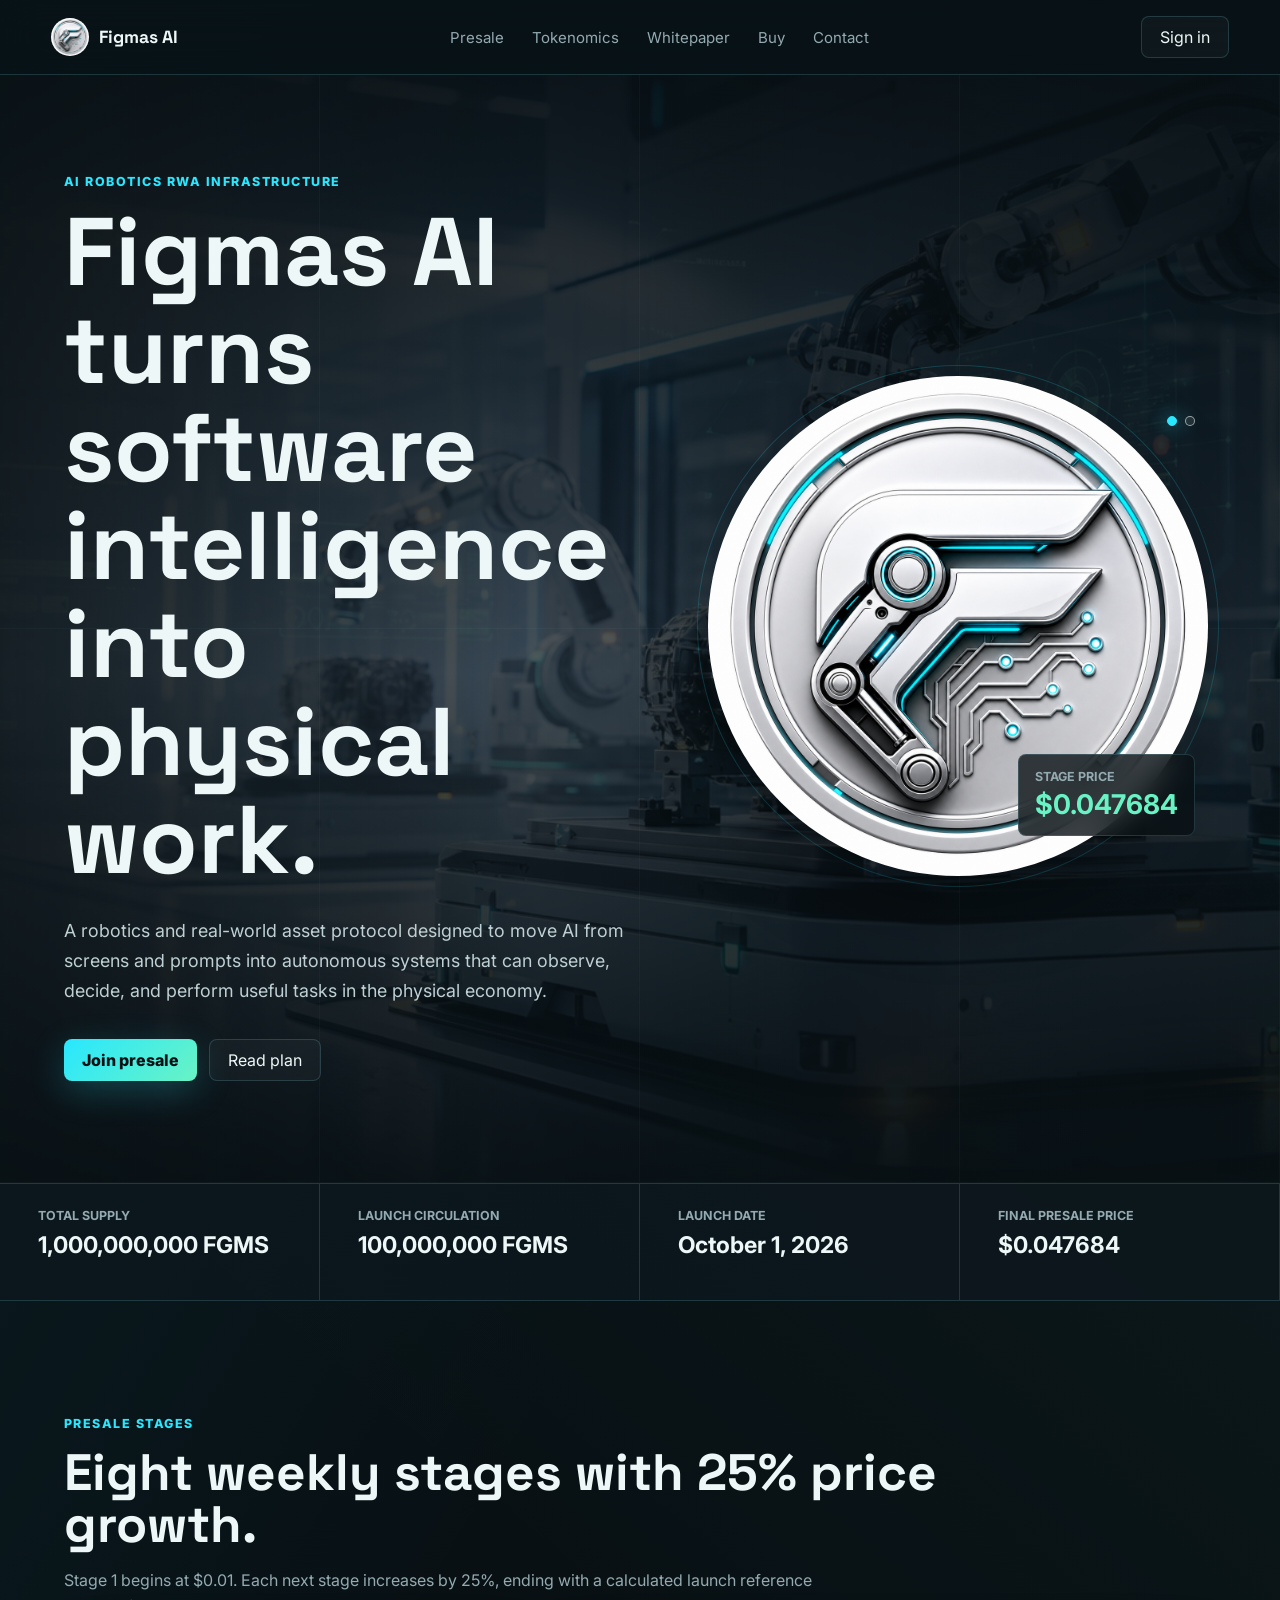
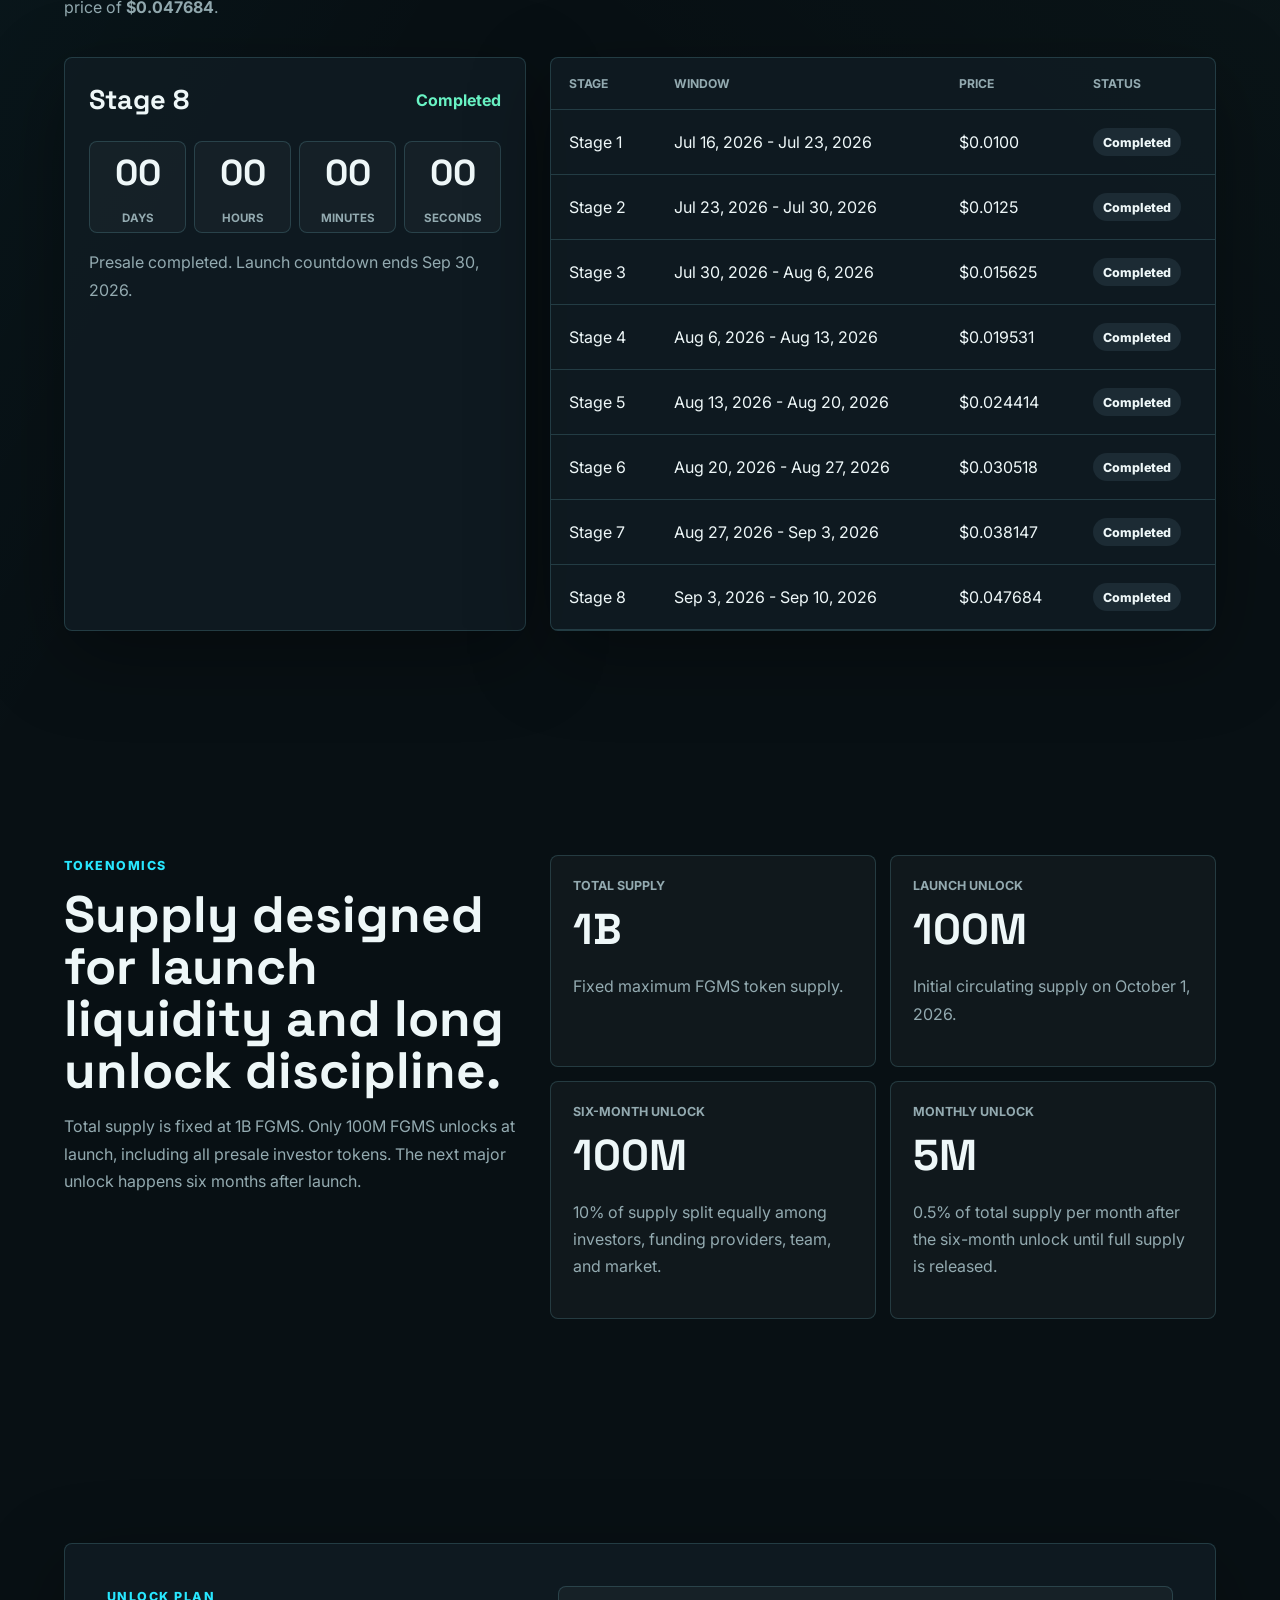
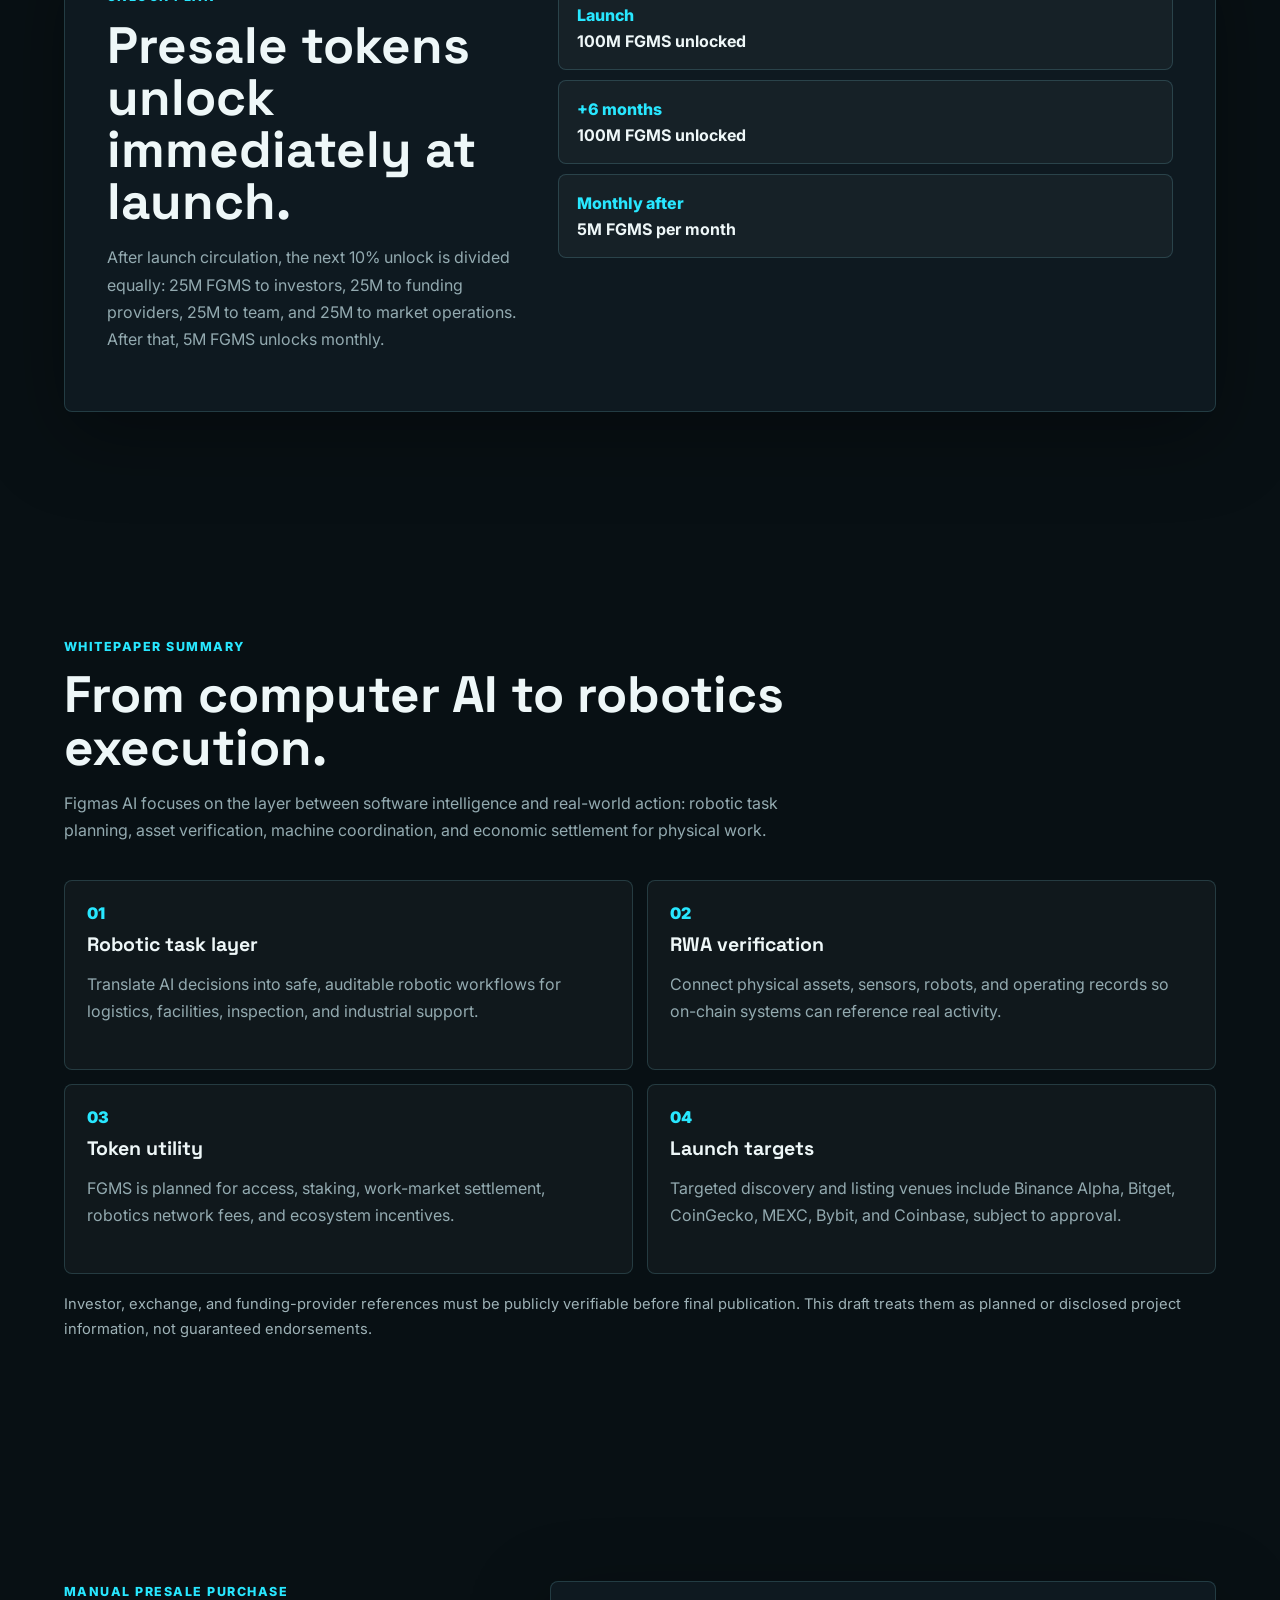
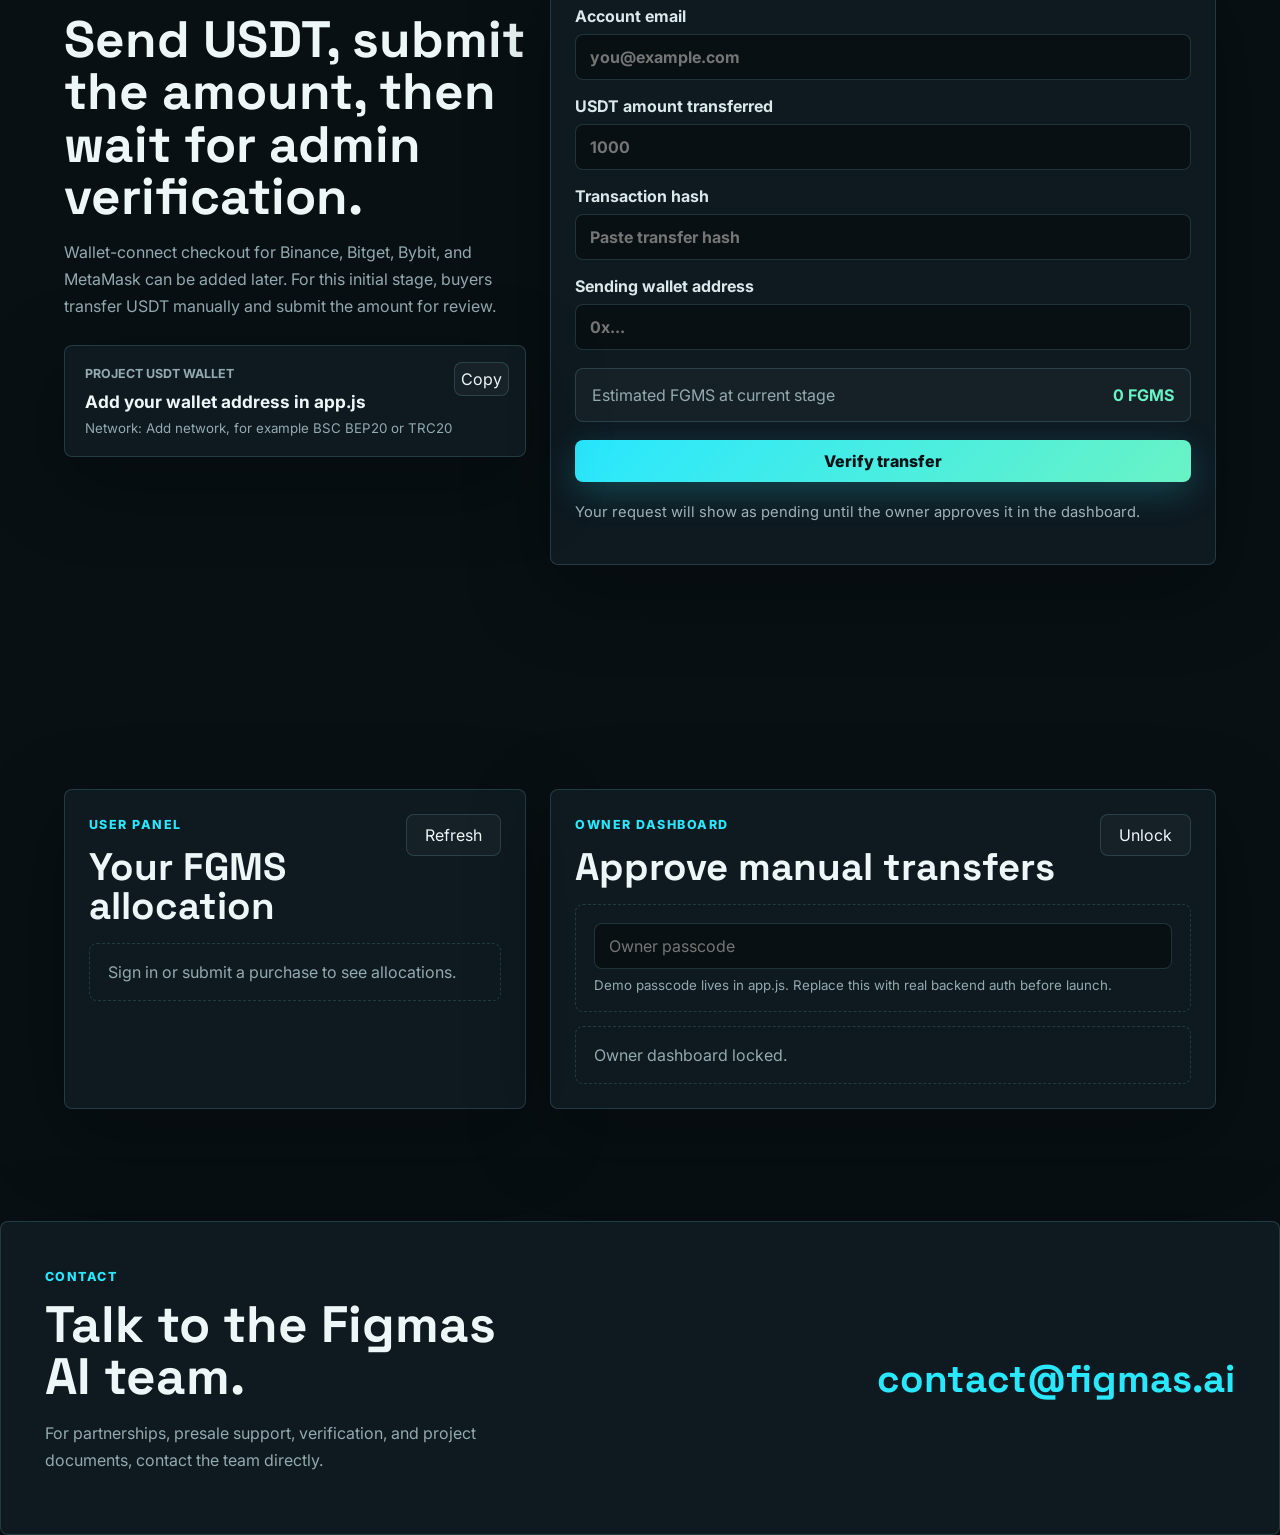
==== index.html @ 8acc9b83 "Initial Figmas AI presale website" ====
<!doctype html>
<html lang="en">
  <head>
    <meta charset="utf-8" />
    <meta name="viewport" content="width=device-width, initial-scale=1" />
    <title>Figmas AI | Robotics RWA Presale</title>
    <meta
      name="description"
      content="Figmas AI is building robotics infrastructure that brings computer AI into real-world asset workflows."
    />
    <link rel="preconnect" href="https://fonts.googleapis.com" />
    <link rel="preconnect" href="https://fonts.gstatic.com" crossorigin />
    <link
      href="https://fonts.googleapis.com/css2?family=Inter:wght@400;500;600;700;800&family=Space+Grotesk:wght@500;600;700&display=swap"
      rel="stylesheet"
    />
    <link rel="stylesheet" href="styles.css" />
  </head>
  <body>
    <header class="site-header">
      <a class="brand" href="#top" aria-label="Figmas AI home">
        <img src="assets/figmas-coin.png" alt="" />
        <span>Figmas AI</span>
      </a>
      <nav class="nav-links" aria-label="Primary navigation">
        <a href="#presale">Presale</a>
        <a href="#tokenomics">Tokenomics</a>
        <a href="#whitepaper">Whitepaper</a>
        <a href="#buy">Buy</a>
        <a href="#contact">Contact</a>
      </nav>
      <button class="ghost-button" id="openAuth">Sign in</button>
    </header>

    <main id="top">
      <section class="hero-section">
        <div class="hero-slider" aria-hidden="true">
          <div class="hero-slide is-active" style="background-image: url('assets/robotics-slide-1.png')"></div>
          <div class="hero-slide" style="background-image: url('assets/robotics-slide-2.png')"></div>
        </div>
        <div class="hero-overlay" aria-hidden="true"></div>
        <div class="hero-grid" aria-hidden="true">
          <span></span><span></span><span></span><span></span>
          <span></span><span></span><span></span><span></span>
        </div>
        <div class="hero-content">
          <p class="eyebrow">AI robotics RWA infrastructure</p>
          <h1>Figmas AI turns software intelligence into physical work.</h1>
          <p class="hero-copy">
            A robotics and real-world asset protocol designed to move AI from screens
            and prompts into autonomous systems that can observe, decide, and perform
            useful tasks in the physical economy.
          </p>
          <div class="hero-actions">
            <a class="primary-button" href="#buy">Join presale</a>
            <a class="secondary-button" href="#whitepaper">Read plan</a>
          </div>
        </div>
        <div class="hero-visual" aria-label="Figmas AI coin logo">
          <img src="assets/figmas-coin.png" alt="Figmas AI coin logo" />
          <div class="signal-panel">
            <span>Stage price</span>
            <strong id="heroPrice">$0.0100</strong>
          </div>
          <div class="slide-dots" id="slideDots" aria-hidden="true">
            <span class="is-active"></span>
            <span></span>
          </div>
        </div>
      </section>

      <section class="ticker-band" aria-label="Project highlights">
        <div>
          <span>Total supply</span>
          <strong>1,000,000,000 FGMS</strong>
        </div>
        <div>
          <span>Launch circulation</span>
          <strong>100,000,000 FGMS</strong>
        </div>
        <div>
          <span>Launch date</span>
          <strong>October 1, 2026</strong>
        </div>
        <div>
          <span>Final presale price</span>
          <strong id="finalPrice">$0.0477</strong>
        </div>
      </section>

      <section class="section" id="presale">
        <div class="section-heading">
          <p class="eyebrow">Presale stages</p>
          <h2>Eight weekly stages with 25% price growth.</h2>
          <p>
            Stage 1 begins at $0.01. Each next stage increases by 25%, ending
            with a calculated launch reference price of <strong id="launchPriceText">$0.0477</strong>.
          </p>
        </div>

        <div class="presale-layout">
          <div class="countdown-panel">
            <div class="stage-label">
              <span id="stageName">Stage 1</span>
              <strong id="stageStatus">Live now</strong>
            </div>
            <div class="countdown" aria-label="Countdown to current stage end">
              <div><strong id="days">00</strong><span>Days</span></div>
              <div><strong id="hours">00</strong><span>Hours</span></div>
              <div><strong id="minutes">00</strong><span>Minutes</span></div>
              <div><strong id="seconds">00</strong><span>Seconds</span></div>
            </div>
            <p id="stageWindow">Countdown updates automatically from the stage schedule.</p>
          </div>

          <div class="stage-table-wrap">
            <table class="stage-table">
              <thead>
                <tr>
                  <th>Stage</th>
                  <th>Window</th>
                  <th>Price</th>
                  <th>Status</th>
                </tr>
              </thead>
              <tbody id="stageRows"></tbody>
            </table>
          </div>
        </div>
      </section>

      <section class="section split-section" id="tokenomics">
        <div>
          <p class="eyebrow">Tokenomics</p>
          <h2>Supply designed for launch liquidity and long unlock discipline.</h2>
          <p>
            Total supply is fixed at 1B FGMS. Only 100M FGMS unlocks at launch,
            including all presale investor tokens. The next major unlock happens
            six months after launch.
          </p>
        </div>
        <div class="tokenomics-grid">
          <div class="metric-card">
            <span>Total supply</span>
            <strong>1B</strong>
            <p>Fixed maximum FGMS token supply.</p>
          </div>
          <div class="metric-card">
            <span>Launch unlock</span>
            <strong>100M</strong>
            <p>Initial circulating supply on October 1, 2026.</p>
          </div>
          <div class="metric-card">
            <span>Six-month unlock</span>
            <strong>100M</strong>
            <p>10% of supply split equally among investors, funding providers, team, and market.</p>
          </div>
          <div class="metric-card">
            <span>Monthly unlock</span>
            <strong>5M</strong>
            <p>0.5% of total supply per month after the six-month unlock until full supply is released.</p>
          </div>
        </div>
      </section>

      <section class="section">
        <div class="allocation-board">
          <div>
            <p class="eyebrow">Unlock plan</p>
            <h2>Presale tokens unlock immediately at launch.</h2>
            <p>
              After launch circulation, the next 10% unlock is divided equally:
              25M FGMS to investors, 25M to funding providers, 25M to team,
              and 25M to market operations. After that, 5M FGMS unlocks monthly.
            </p>
          </div>
          <div class="timeline">
            <div><span>Launch</span><strong>100M FGMS unlocked</strong></div>
            <div><span>+6 months</span><strong>100M FGMS unlocked</strong></div>
            <div><span>Monthly after</span><strong>5M FGMS per month</strong></div>
          </div>
        </div>
      </section>

      <section class="section" id="whitepaper">
        <div class="section-heading">
          <p class="eyebrow">Whitepaper summary</p>
          <h2>From computer AI to robotics execution.</h2>
          <p>
            Figmas AI focuses on the layer between software intelligence and real-world
            action: robotic task planning, asset verification, machine coordination,
            and economic settlement for physical work.
          </p>
        </div>
        <div class="whitepaper-grid">
          <article>
            <span>01</span>
            <h3>Robotic task layer</h3>
            <p>Translate AI decisions into safe, auditable robotic workflows for logistics, facilities, inspection, and industrial support.</p>
          </article>
          <article>
            <span>02</span>
            <h3>RWA verification</h3>
            <p>Connect physical assets, sensors, robots, and operating records so on-chain systems can reference real activity.</p>
          </article>
          <article>
            <span>03</span>
            <h3>Token utility</h3>
            <p>FGMS is planned for access, staking, work-market settlement, robotics network fees, and ecosystem incentives.</p>
          </article>
          <article>
            <span>04</span>
            <h3>Launch targets</h3>
            <p>Targeted discovery and listing venues include Binance Alpha, Bitget, CoinGecko, MEXC, Bybit, and Coinbase, subject to approval.</p>
          </article>
        </div>
        <p class="compliance-note">
          Investor, exchange, and funding-provider references must be publicly verifiable before final publication.
          This draft treats them as planned or disclosed project information, not guaranteed endorsements.
        </p>
      </section>

      <section class="section buy-section" id="buy">
        <div>
          <p class="eyebrow">Manual presale purchase</p>
          <h2>Send USDT, submit the amount, then wait for admin verification.</h2>
          <p>
            Wallet-connect checkout for Binance, Bitget, Bybit, and MetaMask can be added
            later. For this initial stage, buyers transfer USDT manually and submit the
            amount for review.
          </p>
          <div class="wallet-box">
            <span>Project USDT wallet</span>
            <button id="copyWallet" type="button" title="Copy wallet address">Copy</button>
            <strong id="projectWallet">Add your wallet address in app.js</strong>
            <small id="projectNetwork">Network: Add network, for example BSC BEP20 or TRC20</small>
          </div>
        </div>

        <form class="purchase-form" id="purchaseForm">
          <label>
            Account email
            <input id="buyerEmail" type="email" placeholder="you@example.com" required />
          </label>
          <label>
            USDT amount transferred
            <input id="usdtAmount" type="number" min="1" step="0.01" placeholder="1000" required />
          </label>
          <label>
            Transaction hash
            <input id="txHash" type="text" placeholder="Paste transfer hash" required />
          </label>
          <label>
            Sending wallet address
            <input id="senderWallet" type="text" placeholder="0x..." required />
          </label>
          <div class="quote-box">
            <span>Estimated FGMS at current stage</span>
            <strong id="tokenQuote">0 FGMS</strong>
          </div>
          <button class="primary-button full-width" type="submit">Verify transfer</button>
          <p class="form-note">Your request will show as pending until the owner approves it in the dashboard.</p>
        </form>
      </section>

      <section class="section dashboard-section">
        <div class="panel" id="userPanel">
          <div class="panel-head">
            <div>
              <p class="eyebrow">User panel</p>
              <h2>Your FGMS allocation</h2>
            </div>
            <button class="ghost-button" id="refreshUser" type="button">Refresh</button>
          </div>
          <div id="userSummary" class="empty-state">Sign in or submit a purchase to see allocations.</div>
        </div>

        <div class="panel" id="admin">
          <div class="panel-head">
            <div>
              <p class="eyebrow">Owner dashboard</p>
              <h2>Approve manual transfers</h2>
            </div>
            <button class="ghost-button" id="unlockAdmin" type="button">Unlock</button>
          </div>
          <div id="adminGate" class="admin-gate">
            <input id="adminCode" type="password" placeholder="Owner passcode" />
            <small>Demo passcode lives in app.js. Replace this with real backend auth before launch.</small>
          </div>
          <div id="adminList" class="request-list locked">Owner dashboard locked.</div>
        </div>
      </section>

      <section class="section contact-section" id="contact">
        <div>
          <p class="eyebrow">Contact</p>
          <h2>Talk to the Figmas AI team.</h2>
          <p>For partnerships, presale support, verification, and project documents, contact the team directly.</p>
        </div>
        <a class="contact-link" href="mailto:contact@figmas.ai">contact@figmas.ai</a>
      </section>
    </main>

    <div class="modal" id="authModal" aria-hidden="true">
      <div class="modal-card" role="dialog" aria-modal="true" aria-labelledby="authTitle">
        <button class="close-button" id="closeAuth" type="button" aria-label="Close">x</button>
        <h2 id="authTitle">Create or sign in</h2>
        <p>Use an email to save your demo presale allocation in this browser.</p>
        <form id="authForm">
          <label>
            Email address
            <input id="authEmail" type="email" placeholder="you@example.com" required />
          </label>
          <button class="primary-button full-width" type="submit">Continue</button>
        </form>
      </div>
    </div>

    <script src="app.js"></script>
  </body>
</html>
---- styles.css ----
:root {
  --bg: #081014;
  --bg-soft: #0d171d;
  --panel: rgba(16, 28, 35, 0.84);
  --panel-solid: #111e25;
  --text: #eef7f8;
  --muted: #93aab0;
  --line: rgba(145, 238, 255, 0.16);
  --cyan: #28e7ff;
  --mint: #69f3c4;
  --amber: #ffcc66;
  --graphite: #1c2b34;
  --danger: #ff7b7b;
  --radius: 8px;
  --shadow: 0 24px 80px rgba(0, 0, 0, 0.34);
}

* {
  box-sizing: border-box;
}

html {
  scroll-behavior: smooth;
}

body {
  margin: 0;
  font-family: Inter, system-ui, -apple-system, BlinkMacSystemFont, "Segoe UI", sans-serif;
  color: var(--text);
  background:
    linear-gradient(120deg, rgba(40, 231, 255, 0.08), transparent 28%),
    linear-gradient(220deg, rgba(105, 243, 196, 0.07), transparent 30%),
    var(--bg);
}

a {
  color: inherit;
  text-decoration: none;
}

button,
input {
  font: inherit;
}

.site-header {
  position: sticky;
  top: 0;
  z-index: 20;
  display: flex;
  align-items: center;
  justify-content: space-between;
  gap: 20px;
  padding: 16px clamp(18px, 4vw, 56px);
  border-bottom: 1px solid var(--line);
  background: rgba(8, 16, 20, 0.86);
  backdrop-filter: blur(18px);
}

.brand {
  display: inline-flex;
  align-items: center;
  gap: 10px;
  font-family: "Space Grotesk", Inter, sans-serif;
  font-size: 1.1rem;
  font-weight: 700;
}

.brand img {
  width: 38px;
  height: 38px;
  border-radius: 50%;
  object-fit: cover;
}

.nav-links {
  display: flex;
  align-items: center;
  gap: clamp(14px, 2.5vw, 28px);
  color: var(--muted);
  font-size: 0.94rem;
}

.nav-links a:hover {
  color: var(--text);
}

.ghost-button,
.secondary-button,
.primary-button {
  display: inline-flex;
  align-items: center;
  justify-content: center;
  min-height: 42px;
  padding: 0 18px;
  border: 1px solid var(--line);
  border-radius: var(--radius);
  cursor: pointer;
}

.ghost-button,
.secondary-button {
  color: var(--text);
  background: rgba(255, 255, 255, 0.03);
}

.primary-button {
  color: #031014;
  border: 0;
  background: linear-gradient(135deg, var(--cyan), var(--mint));
  font-weight: 800;
  box-shadow: 0 10px 35px rgba(40, 231, 255, 0.22);
}

.full-width {
  width: 100%;
}

.hero-section {
  position: relative;
  display: grid;
  grid-template-columns: minmax(0, 1.05fr) minmax(310px, 0.95fr);
  align-items: center;
  gap: clamp(32px, 5vw, 76px);
  min-height: calc(100vh - 70px);
  padding: clamp(48px, 8vw, 96px) clamp(18px, 5vw, 72px) clamp(70px, 8vw, 104px);
  overflow: hidden;
}

.hero-slider,
.hero-overlay {
  position: absolute;
  inset: 0;
  pointer-events: none;
}

.hero-slide {
  position: absolute;
  inset: 0;
  background-position: center;
  background-size: cover;
  opacity: 0;
  transform: scale(1.04);
  transition: opacity 1200ms ease, transform 7200ms ease;
}

.hero-slide.is-active {
  opacity: 1;
  transform: scale(1);
}

.hero-overlay {
  z-index: 0;
  background:
    linear-gradient(90deg, rgba(8, 16, 20, 0.9) 0%, rgba(8, 16, 20, 0.62) 42%, rgba(8, 16, 20, 0.78) 100%),
    linear-gradient(0deg, rgba(8, 16, 20, 0.94) 0%, rgba(8, 16, 20, 0.18) 46%, rgba(8, 16, 20, 0.88) 100%);
}

.hero-grid {
  position: absolute;
  inset: 0;
  display: grid;
  grid-template-columns: repeat(4, 1fr);
  opacity: 0.2;
  pointer-events: none;
  z-index: 1;
}

.hero-grid span {
  border-right: 1px solid var(--line);
  border-bottom: 1px solid var(--line);
}

.hero-content,
.hero-visual {
  position: relative;
  z-index: 2;
}

.eyebrow {
  margin: 0 0 12px;
  color: var(--cyan);
  font-size: 0.78rem;
  font-weight: 800;
  letter-spacing: 0.12em;
  text-transform: uppercase;
}

h1,
h2,
h3 {
  font-family: "Space Grotesk", Inter, sans-serif;
  line-height: 1.02;
}

h1 {
  max-width: 900px;
  margin: 0;
  font-size: clamp(3.05rem, 7.5vw, 7.8rem);
}

h2 {
  margin: 0;
  font-size: clamp(2rem, 4vw, 4rem);
}

h3 {
  margin: 12px 0 10px;
  font-size: 1.22rem;
}

p {
  color: var(--muted);
  line-height: 1.7;
}

.hero-copy {
  max-width: 720px;
  margin: 26px 0 0;
  color: #bed0d3;
  font-size: clamp(1rem, 1.4vw, 1.2rem);
}

.hero-actions {
  display: flex;
  flex-wrap: wrap;
  gap: 12px;
  margin-top: 32px;
}

.hero-visual {
  display: grid;
  place-items: center;
  min-height: 480px;
}

.hero-visual::before {
  content: "";
  position: absolute;
  width: min(82vw, 520px);
  aspect-ratio: 1;
  border: 1px solid rgba(40, 231, 255, 0.2);
  border-radius: 50%;
  background: radial-gradient(circle, rgba(40, 231, 255, 0.13), rgba(8, 16, 20, 0) 62%);
}

.hero-visual img {
  position: relative;
  width: min(86vw, 500px);
  border-radius: 50%;
  box-shadow: var(--shadow);
}

.signal-panel {
  position: absolute;
  right: 4%;
  bottom: 8%;
  min-width: 168px;
  padding: 14px 16px;
  border: 1px solid var(--line);
  border-radius: var(--radius);
  background: rgba(8, 16, 20, 0.78);
  backdrop-filter: blur(16px);
}

.signal-panel span,
.ticker-band span,
.metric-card span,
.wallet-box span {
  display: block;
  color: var(--muted);
  font-size: 0.78rem;
  font-weight: 700;
  text-transform: uppercase;
}

.signal-panel strong {
  display: block;
  margin-top: 4px;
  color: var(--mint);
  font-size: 1.7rem;
}

.slide-dots {
  position: absolute;
  right: 4%;
  top: 8%;
  display: flex;
  gap: 8px;
}

.slide-dots span {
  width: 10px;
  height: 10px;
  border: 1px solid rgba(255, 255, 255, 0.55);
  border-radius: 50%;
  background: rgba(255, 255, 255, 0.08);
}

.slide-dots span.is-active {
  border-color: var(--cyan);
  background: var(--cyan);
  box-shadow: 0 0 18px rgba(40, 231, 255, 0.72);
}

.ticker-band {
  display: grid;
  grid-template-columns: repeat(4, minmax(0, 1fr));
  border-block: 1px solid var(--line);
  background: rgba(13, 23, 29, 0.84);
}

.ticker-band div {
  min-height: 116px;
  padding: 24px clamp(18px, 3vw, 42px);
  border-right: 1px solid var(--line);
}

.ticker-band strong {
  display: block;
  margin-top: 8px;
  font-size: clamp(1rem, 1.8vw, 1.45rem);
}

.section {
  padding: clamp(64px, 9vw, 112px) clamp(18px, 5vw, 72px);
}

.section-heading {
  max-width: 880px;
  margin-bottom: 36px;
}

.section-heading p {
  max-width: 780px;
}

.presale-layout,
.buy-section,
.dashboard-section,
.split-section,
.allocation-board,
.contact-section {
  display: grid;
  grid-template-columns: minmax(0, 0.82fr) minmax(320px, 1.18fr);
  gap: 24px;
}

.countdown-panel,
.stage-table-wrap,
.panel,
.purchase-form,
.wallet-box,
.allocation-board,
.contact-section {
  border: 1px solid var(--line);
  border-radius: var(--radius);
  background: var(--panel);
  box-shadow: var(--shadow);
}

.countdown-panel {
  padding: 24px;
}

.stage-label {
  display: flex;
  align-items: center;
  justify-content: space-between;
  gap: 14px;
  margin-bottom: 24px;
}

.stage-label span {
  font-family: "Space Grotesk", Inter, sans-serif;
  font-size: 1.7rem;
  font-weight: 800;
}

.stage-label strong {
  color: var(--mint);
}

.countdown {
  display: grid;
  grid-template-columns: repeat(4, 1fr);
  gap: 8px;
}

.countdown div {
  display: grid;
  place-items: center;
  min-height: 92px;
  border: 1px solid var(--line);
  border-radius: var(--radius);
  background: rgba(255, 255, 255, 0.03);
}

.countdown strong {
  font-family: "Space Grotesk", Inter, sans-serif;
  font-size: clamp(1.5rem, 3vw, 2.25rem);
}

.countdown span {
  color: var(--muted);
  font-size: 0.72rem;
  font-weight: 700;
  text-transform: uppercase;
}

.stage-table-wrap {
  overflow: auto;
}

.stage-table {
  width: 100%;
  min-width: 650px;
  border-collapse: collapse;
}

.stage-table th,
.stage-table td {
  padding: 18px;
  border-bottom: 1px solid var(--line);
  text-align: left;
}

.stage-table th {
  color: var(--muted);
  font-size: 0.76rem;
  text-transform: uppercase;
}

.status-pill {
  display: inline-flex;
  align-items: center;
  min-height: 28px;
  padding: 0 10px;
  border-radius: 999px;
  color: #031014;
  background: var(--mint);
  font-size: 0.78rem;
  font-weight: 800;
}

.status-pill.pending {
  background: var(--amber);
}

.status-pill.done {
  color: var(--text);
  background: var(--graphite);
}

.tokenomics-grid,
.whitepaper-grid {
  display: grid;
  grid-template-columns: repeat(2, minmax(0, 1fr));
  gap: 14px;
}

.metric-card,
.whitepaper-grid article {
  min-height: 190px;
  padding: 22px;
  border: 1px solid var(--line);
  border-radius: var(--radius);
  background: rgba(255, 255, 255, 0.035);
}

.metric-card strong {
  display: block;
  margin-top: 8px;
  font-family: "Space Grotesk", Inter, sans-serif;
  font-size: 2.7rem;
}

.allocation-board {
  align-items: start;
  padding: clamp(24px, 4vw, 42px);
}

.timeline {
  display: grid;
  gap: 10px;
}

.timeline div {
  padding: 18px;
  border: 1px solid var(--line);
  border-radius: var(--radius);
  background: rgba(255, 255, 255, 0.035);
}

.timeline span {
  display: block;
  color: var(--cyan);
  font-weight: 800;
}

.timeline strong {
  display: block;
  margin-top: 6px;
}

.whitepaper-grid article span {
  color: var(--cyan);
  font-weight: 900;
}

.compliance-note,
.form-note {
  margin-top: 18px;
  color: #9eb2b7;
  font-size: 0.92rem;
}

.buy-section {
  align-items: start;
}

.wallet-box {
  position: relative;
  margin-top: 24px;
  padding: 20px;
}

.wallet-box strong {
  display: block;
  margin-top: 10px;
  overflow-wrap: anywhere;
  font-size: 1.08rem;
}

.wallet-box small {
  display: block;
  margin-top: 8px;
  color: var(--muted);
}

.wallet-box button {
  position: absolute;
  top: 16px;
  right: 16px;
  min-height: 34px;
  border: 1px solid var(--line);
  border-radius: var(--radius);
  color: var(--text);
  background: rgba(255, 255, 255, 0.04);
  cursor: pointer;
}

.purchase-form,
.panel {
  padding: 24px;
}

label {
  display: grid;
  gap: 8px;
  margin-bottom: 16px;
  color: #dbe8ea;
  font-weight: 700;
}

input {
  width: 100%;
  min-height: 46px;
  padding: 0 14px;
  border: 1px solid var(--line);
  border-radius: var(--radius);
  color: var(--text);
  background: rgba(5, 10, 13, 0.6);
  outline: none;
}

input:focus {
  border-color: rgba(40, 231, 255, 0.55);
  box-shadow: 0 0 0 3px rgba(40, 231, 255, 0.12);
}

.quote-box {
  display: flex;
  align-items: center;
  justify-content: space-between;
  gap: 16px;
  margin: 18px 0;
  padding: 16px;
  border: 1px solid var(--line);
  border-radius: var(--radius);
  background: rgba(255, 255, 255, 0.035);
}

.quote-box span {
  color: var(--muted);
}

.quote-box strong {
  color: var(--mint);
}

.panel-head {
  display: flex;
  align-items: start;
  justify-content: space-between;
  gap: 16px;
  margin-bottom: 18px;
}

.panel-head h2 {
  font-size: clamp(1.6rem, 3vw, 2.4rem);
}

.empty-state,
.request-list.locked,
.admin-gate {
  padding: 18px;
  border: 1px dashed var(--line);
  border-radius: var(--radius);
  color: var(--muted);
}

.admin-gate {
  display: grid;
  gap: 8px;
  margin-bottom: 14px;
}

.admin-gate small {
  color: var(--muted);
}

.request-list {
  display: grid;
  gap: 12px;
}

.request-card {
  padding: 16px;
  border: 1px solid var(--line);
  border-radius: var(--radius);
  background: rgba(255, 255, 255, 0.035);
}

.request-card dl {
  display: grid;
  grid-template-columns: 112px 1fr;
  gap: 8px 12px;
  margin: 12px 0;
}

.request-card dt {
  color: var(--muted);
}

.request-card dd {
  margin: 0;
  overflow-wrap: anywhere;
}

.request-actions {
  display: flex;
  flex-wrap: wrap;
  gap: 10px;
}

.approve-button,
.reject-button {
  min-height: 38px;
  padding: 0 14px;
  border: 0;
  border-radius: var(--radius);
  cursor: pointer;
  font-weight: 800;
}

.approve-button {
  color: #031014;
  background: var(--mint);
}

.reject-button {
  color: #250606;
  background: var(--danger);
}

.contact-section {
  align-items: center;
  padding: clamp(28px, 4vw, 44px);
}

.contact-link {
  justify-self: end;
  color: var(--cyan);
  font-family: "Space Grotesk", Inter, sans-serif;
  font-size: clamp(1.4rem, 3vw, 2.6rem);
  font-weight: 800;
  overflow-wrap: anywhere;
}

.modal {
  position: fixed;
  inset: 0;
  z-index: 50;
  display: none;
  place-items: center;
  padding: 20px;
  background: rgba(0, 0, 0, 0.58);
}

.modal.is-open {
  display: grid;
}

.modal-card {
  position: relative;
  width: min(100%, 440px);
  padding: 28px;
  border: 1px solid var(--line);
  border-radius: var(--radius);
  background: var(--panel-solid);
  box-shadow: var(--shadow);
}

.modal-card h2 {
  margin: 0;
  font-size: 2rem;
}

.close-button {
  position: absolute;
  top: 12px;
  right: 12px;
  width: 34px;
  height: 34px;
  border: 1px solid var(--line);
  border-radius: var(--radius);
  color: var(--text);
  background: rgba(255, 255, 255, 0.04);
  cursor: pointer;
}

@media (max-width: 980px) {
  .nav-links {
    display: none;
  }

  .hero-section,
  .ticker-band,
  .presale-layout,
  .buy-section,
  .dashboard-section,
  .split-section,
  .allocation-board,
  .contact-section {
    grid-template-columns: 1fr;
  }

  .hero-section {
    min-height: auto;
  }

  .hero-visual {
    min-height: 360px;
  }

  .ticker-band div {
    border-right: 0;
    border-bottom: 1px solid var(--line);
  }

  .contact-link {
    justify-self: start;
  }
}

@media (max-width: 640px) {
  .site-header {
    padding: 12px 14px;
  }

  .brand span {
    display: none;
  }

  h1 {
    font-size: 3rem;
  }

  .countdown {
    grid-template-columns: repeat(2, 1fr);
  }

  .tokenomics-grid,
  .whitepaper-grid {
    grid-template-columns: 1fr;
  }

  .request-card dl {
    grid-template-columns: 1fr;
  }
}
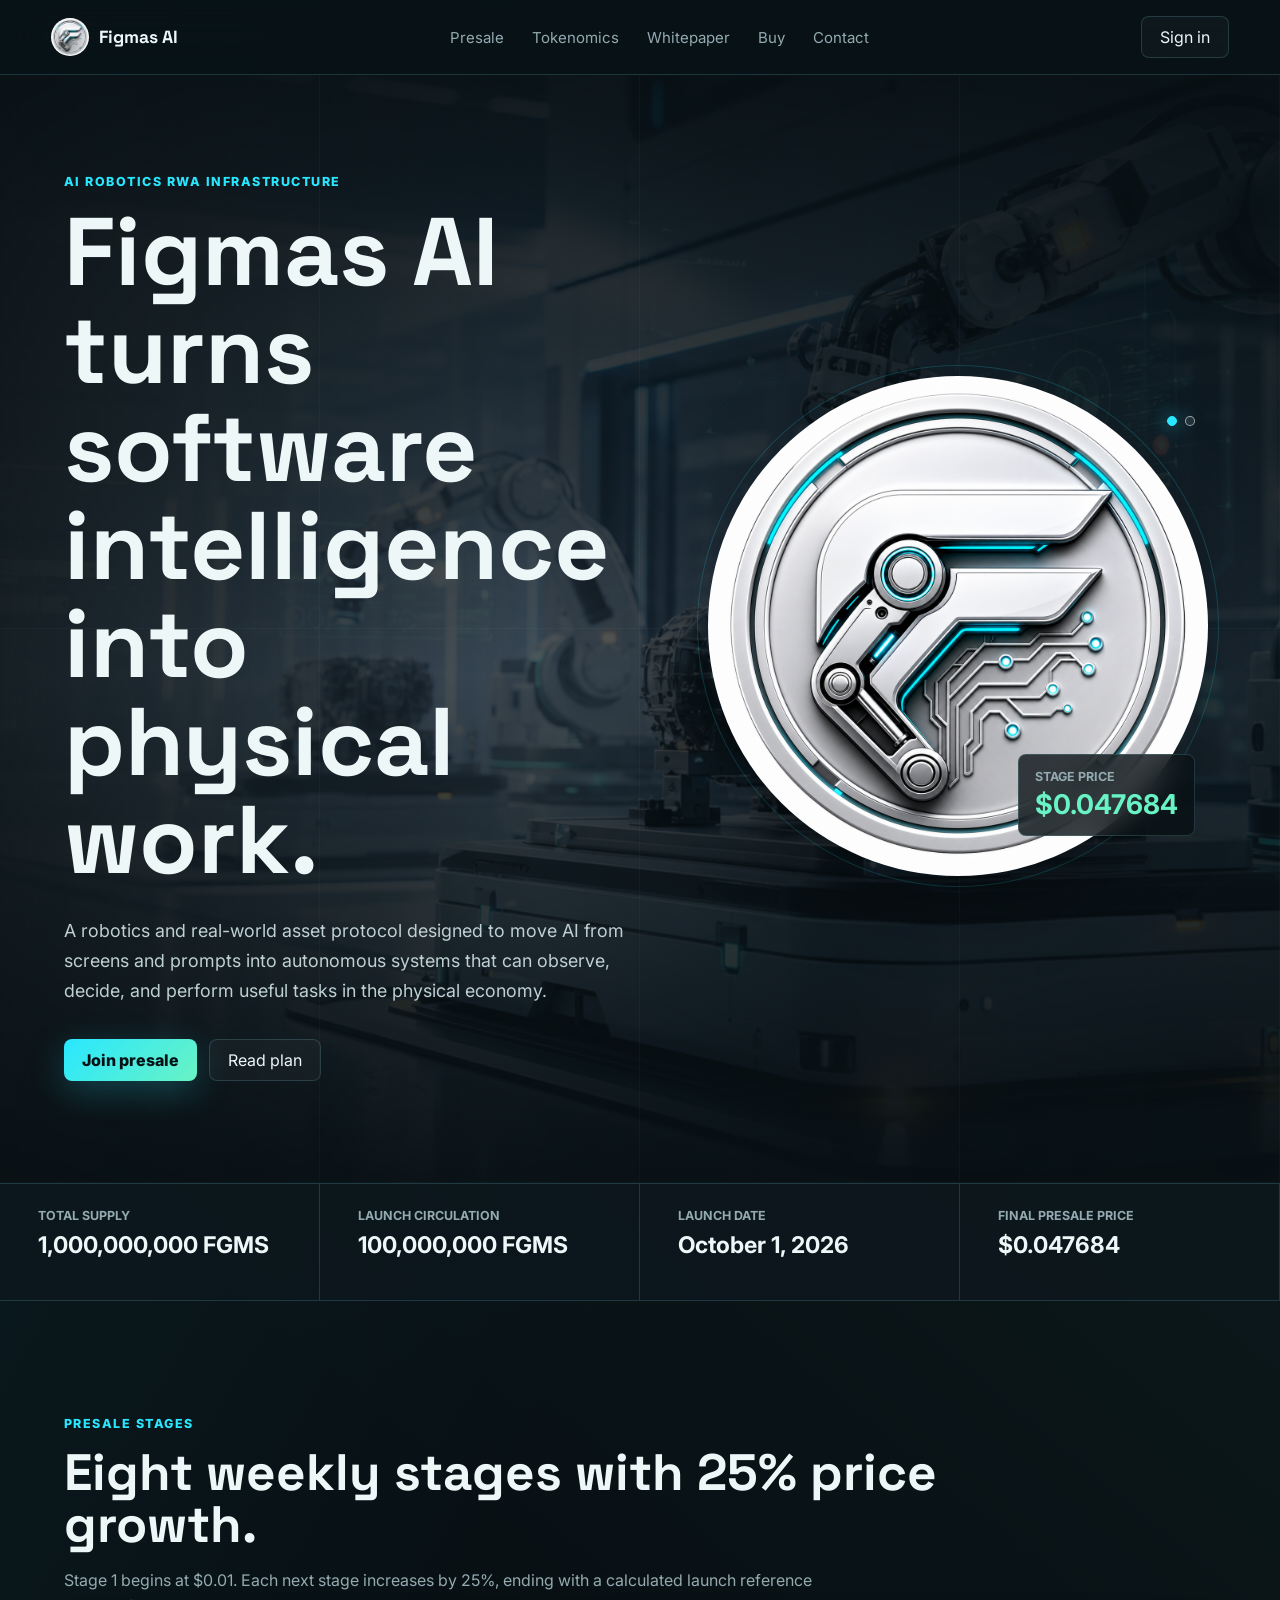
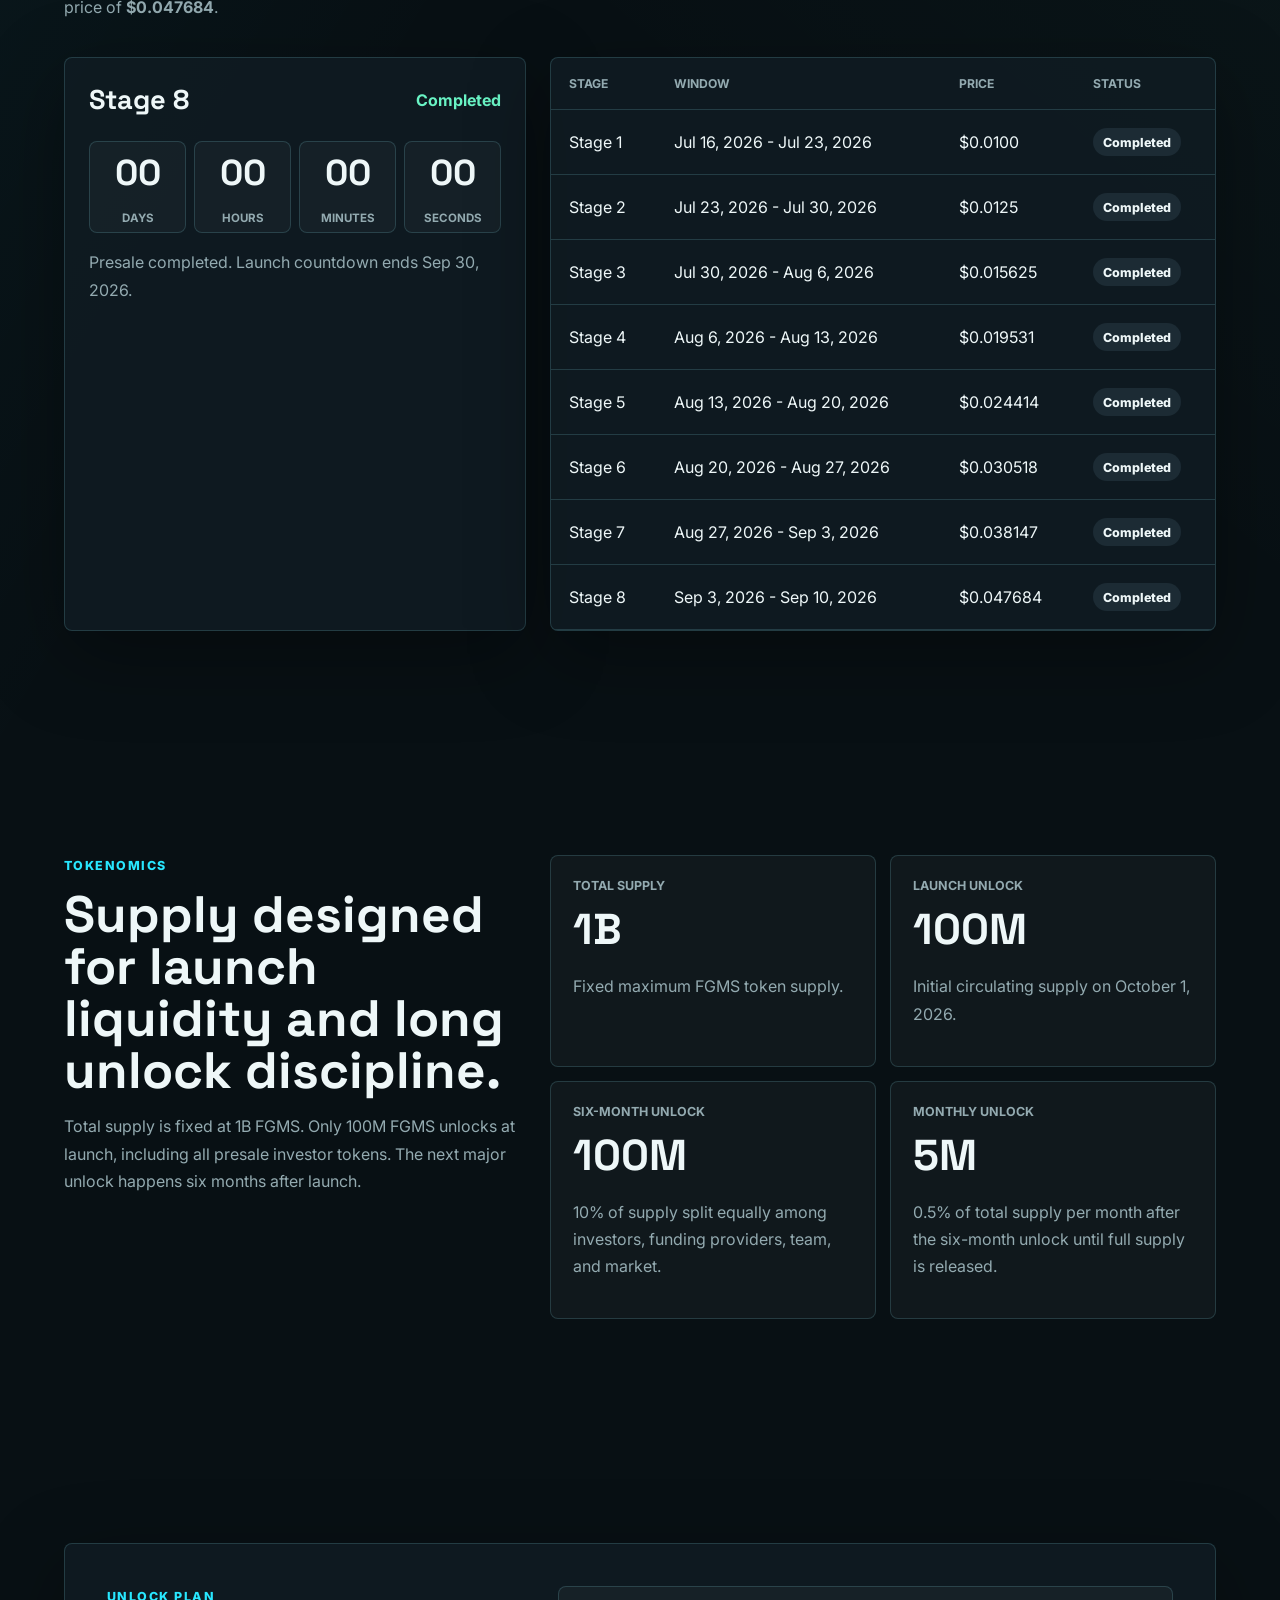
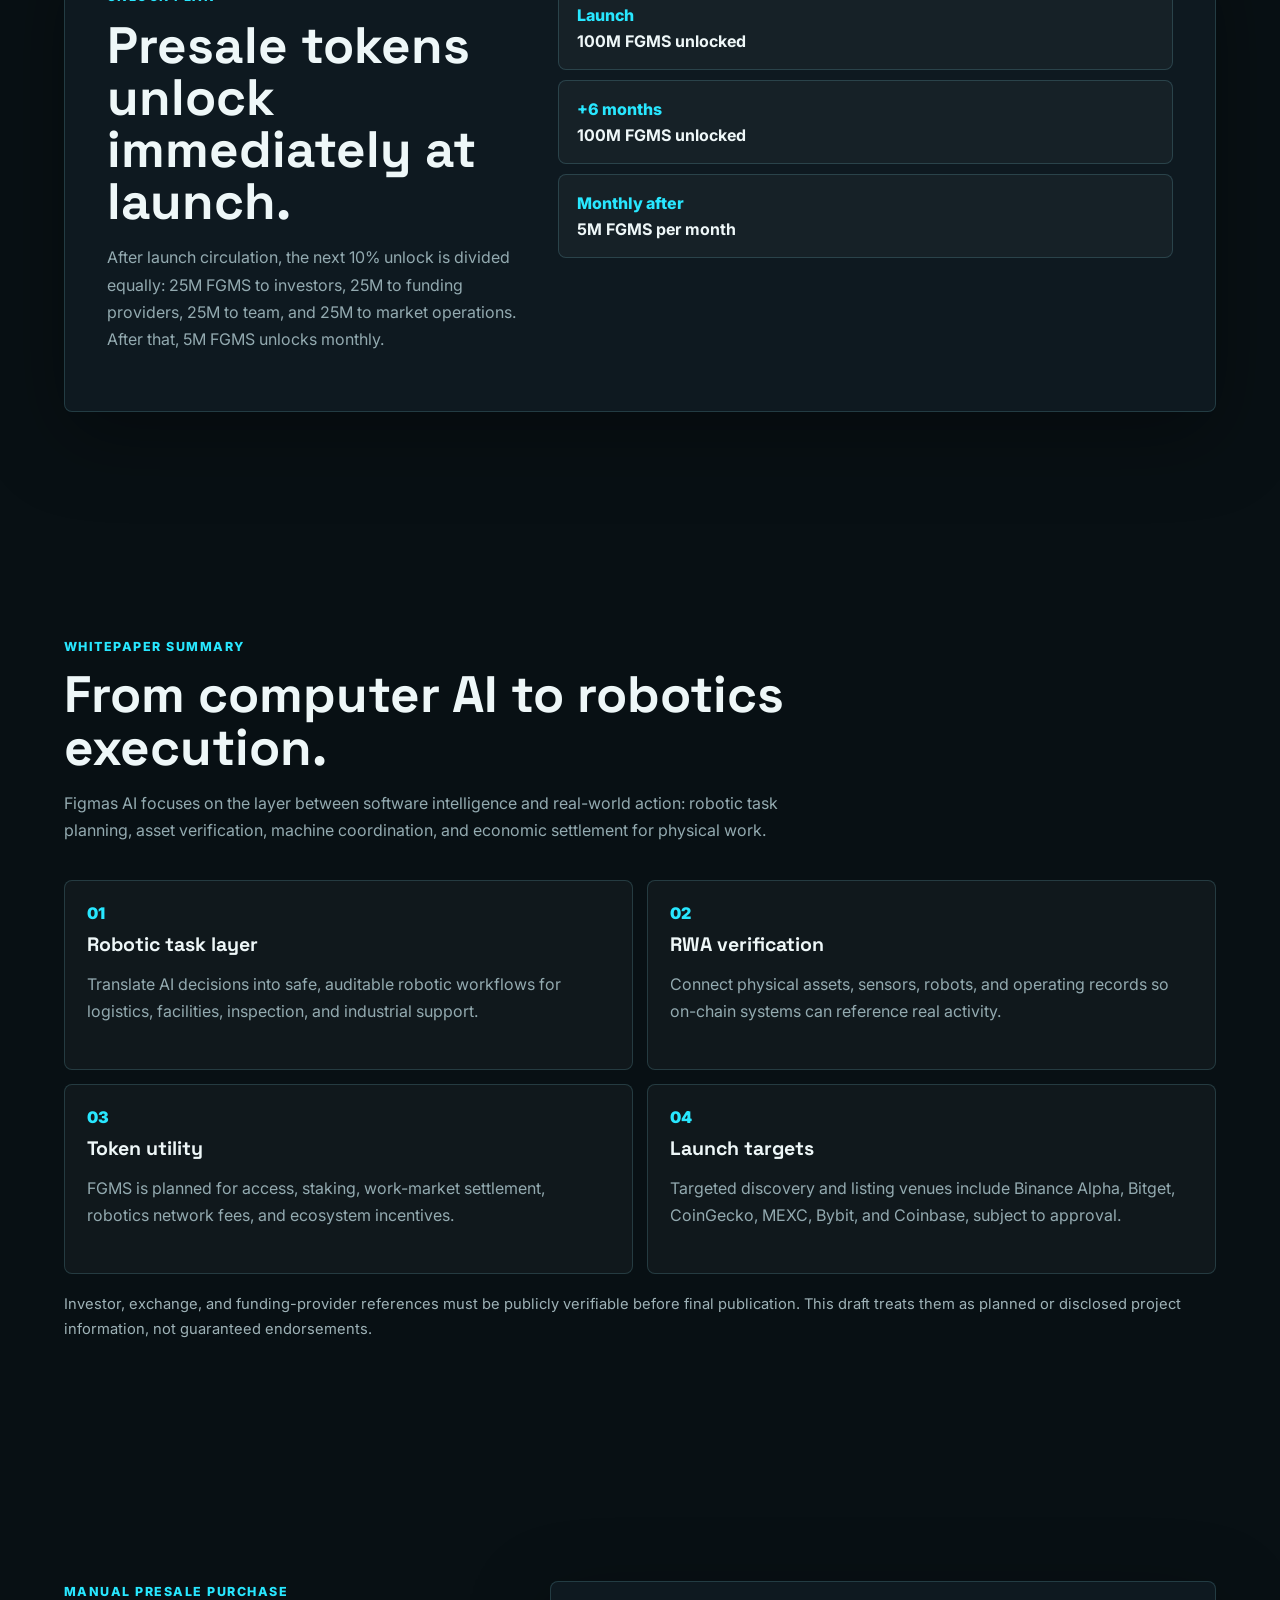
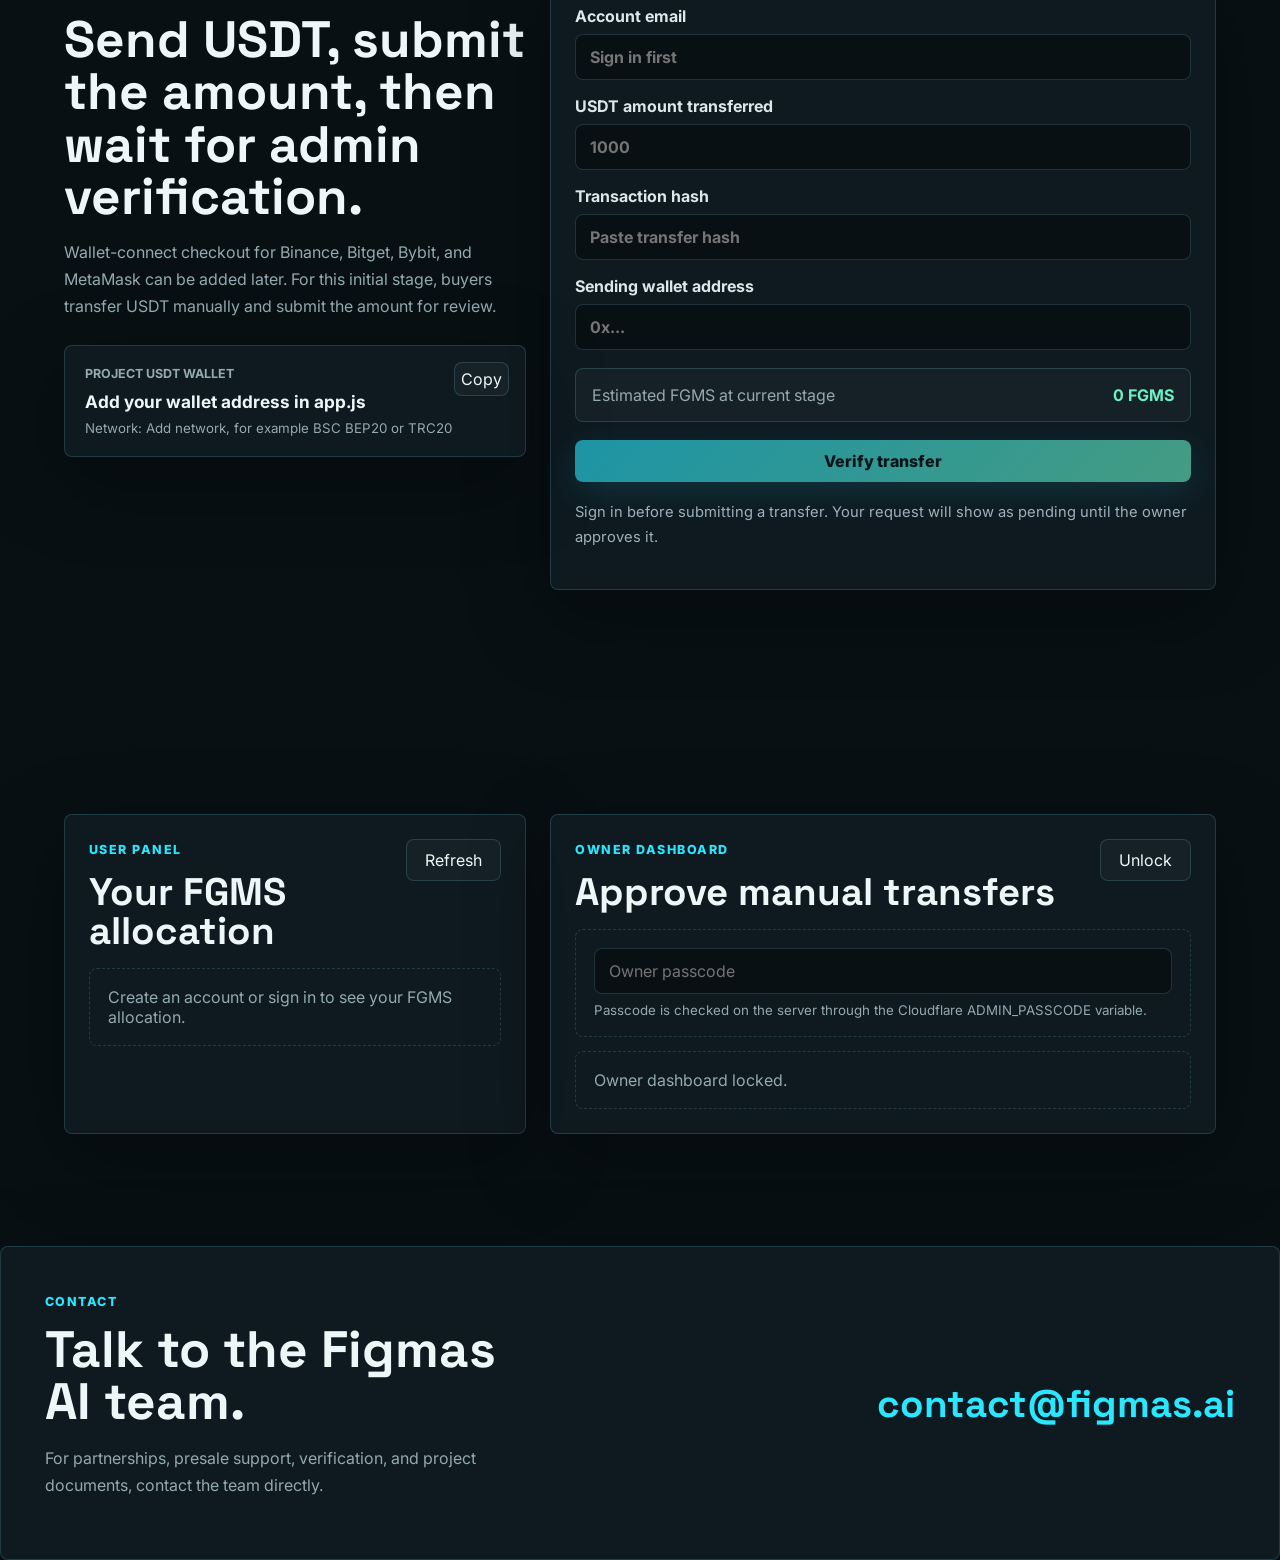
==== commit 52ae4b05: "Add D1 binding and account database setup" ====
--- a/index.html
+++ b/index.html
@@ -240,7 +240,7 @@
         <form class="purchase-form" id="purchaseForm">
           <label>
             Account email
-            <input id="buyerEmail" type="email" placeholder="you@example.com" required />
+            <input id="buyerEmail" type="email" placeholder="Sign in first" readonly required />
           </label>
           <label>
             USDT amount transferred
@@ -259,7 +259,7 @@
             <strong id="tokenQuote">0 FGMS</strong>
           </div>
           <button class="primary-button full-width" type="submit">Verify transfer</button>
-          <p class="form-note">Your request will show as pending until the owner approves it in the dashboard.</p>
+          <p class="form-note" id="purchaseNote">Sign in before submitting a transfer. Your request will show as pending until the owner approves it in the dashboard.</p>
         </form>
       </section>
 
@@ -285,7 +285,7 @@
           </div>
           <div id="adminGate" class="admin-gate">
             <input id="adminCode" type="password" placeholder="Owner passcode" />
-            <small>Demo passcode lives in app.js. Replace this with real backend auth before launch.</small>
+            <small>Passcode is checked on the server through the Cloudflare ADMIN_PASSCODE variable.</small>
           </div>
           <div id="adminList" class="request-list locked">Owner dashboard locked.</div>
         </div>
@@ -304,14 +304,27 @@
     <div class="modal" id="authModal" aria-hidden="true">
       <div class="modal-card" role="dialog" aria-modal="true" aria-labelledby="authTitle">
         <button class="close-button" id="closeAuth" type="button" aria-label="Close">x</button>
-        <h2 id="authTitle">Create or sign in</h2>
-        <p>Use an email to save your demo presale allocation in this browser.</p>
+        <h2 id="authTitle">Account access</h2>
+        <p>Create an account or sign in to track your presale allocation.</p>
+        <div class="auth-tabs" role="tablist" aria-label="Account mode">
+          <button class="is-active" id="signupTab" type="button">Sign up</button>
+          <button id="signinTab" type="button">Sign in</button>
+        </div>
         <form id="authForm">
+          <label id="nameField">
+            Full name
+            <input id="authName" type="text" placeholder="Your name" autocomplete="name" />
+          </label>
           <label>
             Email address
-            <input id="authEmail" type="email" placeholder="you@example.com" required />
-          </label>
-          <button class="primary-button full-width" type="submit">Continue</button>
+            <input id="authEmail" type="email" placeholder="you@example.com" autocomplete="email" required />
+          </label>
+          <label>
+            Password
+            <input id="authPassword" type="password" placeholder="Minimum 8 characters" autocomplete="current-password" required />
+          </label>
+          <button class="primary-button full-width" id="authSubmit" type="submit">Create account</button>
+          <p class="form-note" id="authMessage"></p>
         </form>
       </div>
     </div>
--- a/styles.css
+++ b/styles.css
@@ -43,6 +43,12 @@
   font: inherit;
 }
 
+button:disabled,
+input:disabled {
+  cursor: not-allowed;
+  opacity: 0.6;
+}
+
 .site-header {
   position: sticky;
   top: 0;
@@ -727,6 +733,29 @@
   font-size: 2rem;
 }
 
+.auth-tabs {
+  display: grid;
+  grid-template-columns: 1fr 1fr;
+  gap: 8px;
+  margin: 18px 0;
+}
+
+.auth-tabs button {
+  min-height: 40px;
+  border: 1px solid var(--line);
+  border-radius: var(--radius);
+  color: var(--muted);
+  background: rgba(255, 255, 255, 0.035);
+  cursor: pointer;
+  font-weight: 800;
+}
+
+.auth-tabs button.is-active {
+  color: #031014;
+  border-color: transparent;
+  background: linear-gradient(135deg, var(--cyan), var(--mint));
+}
+
 .close-button {
   position: absolute;
   top: 12px;
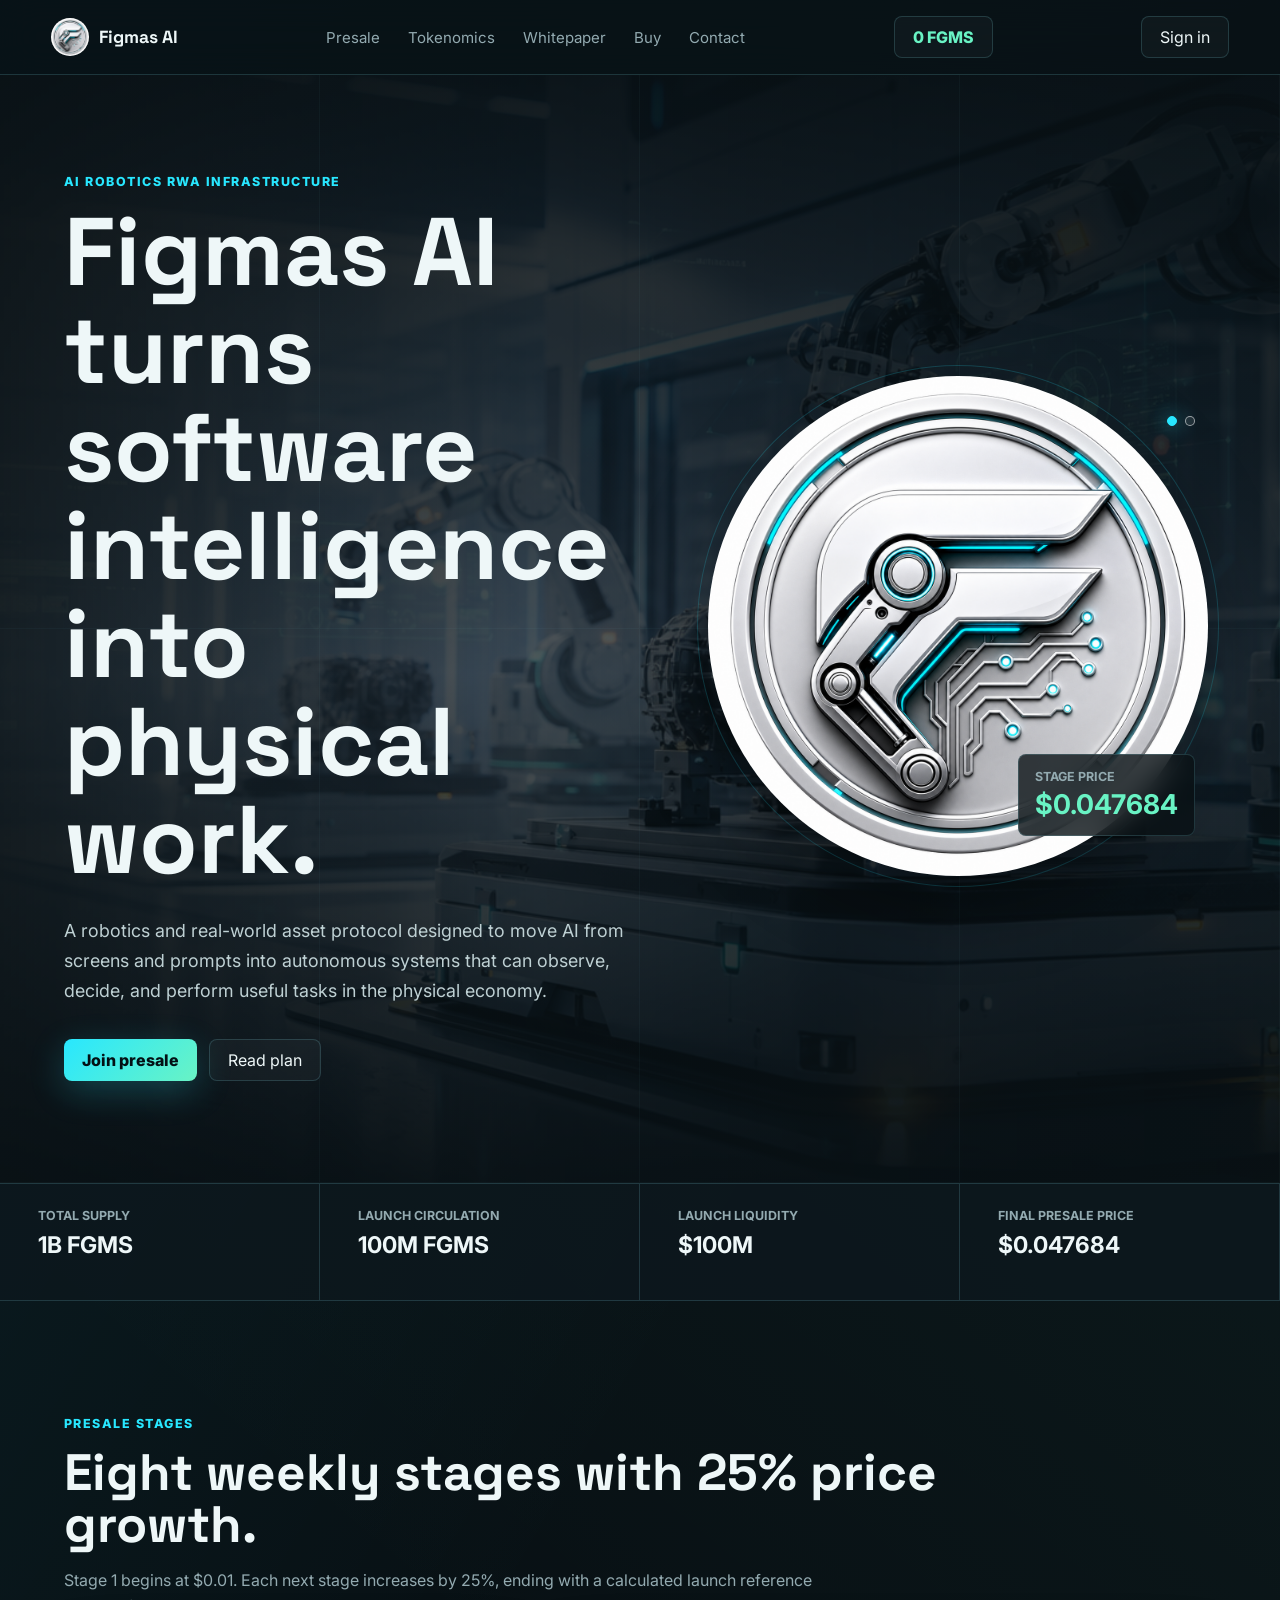
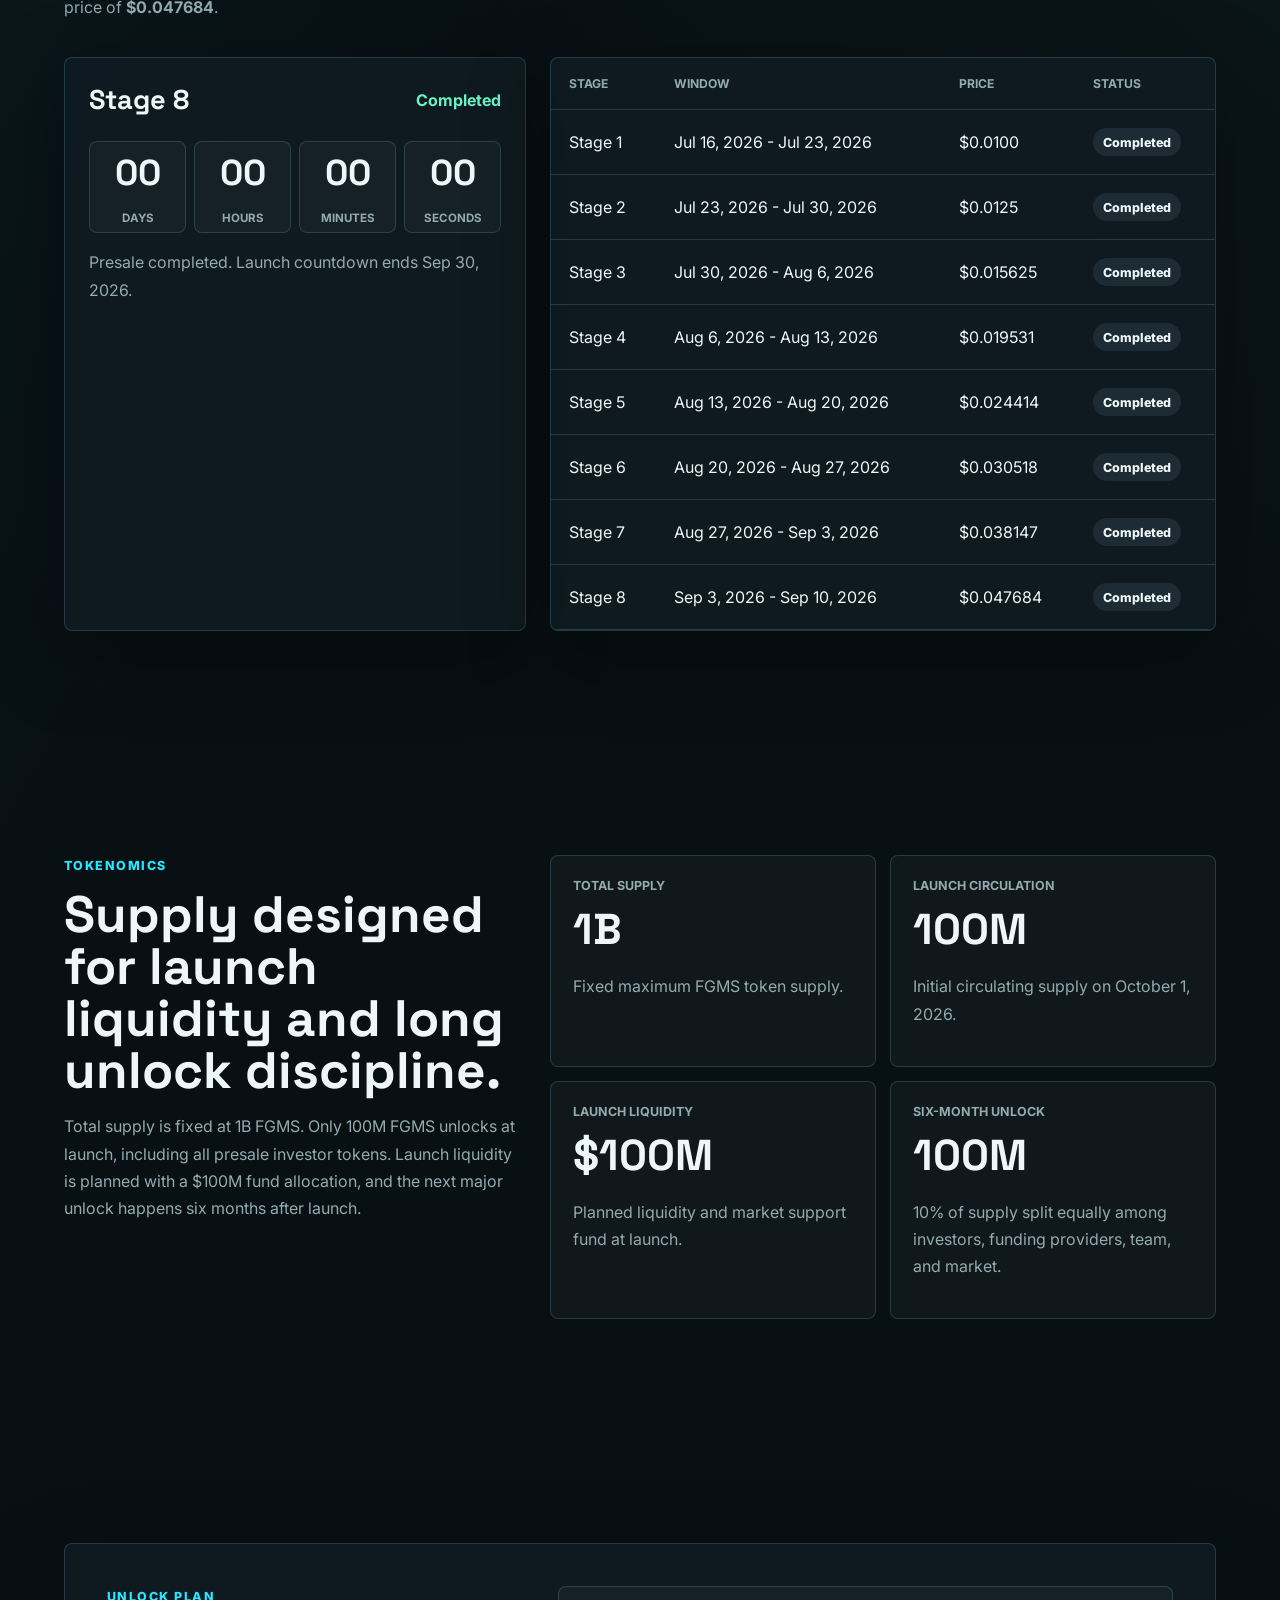
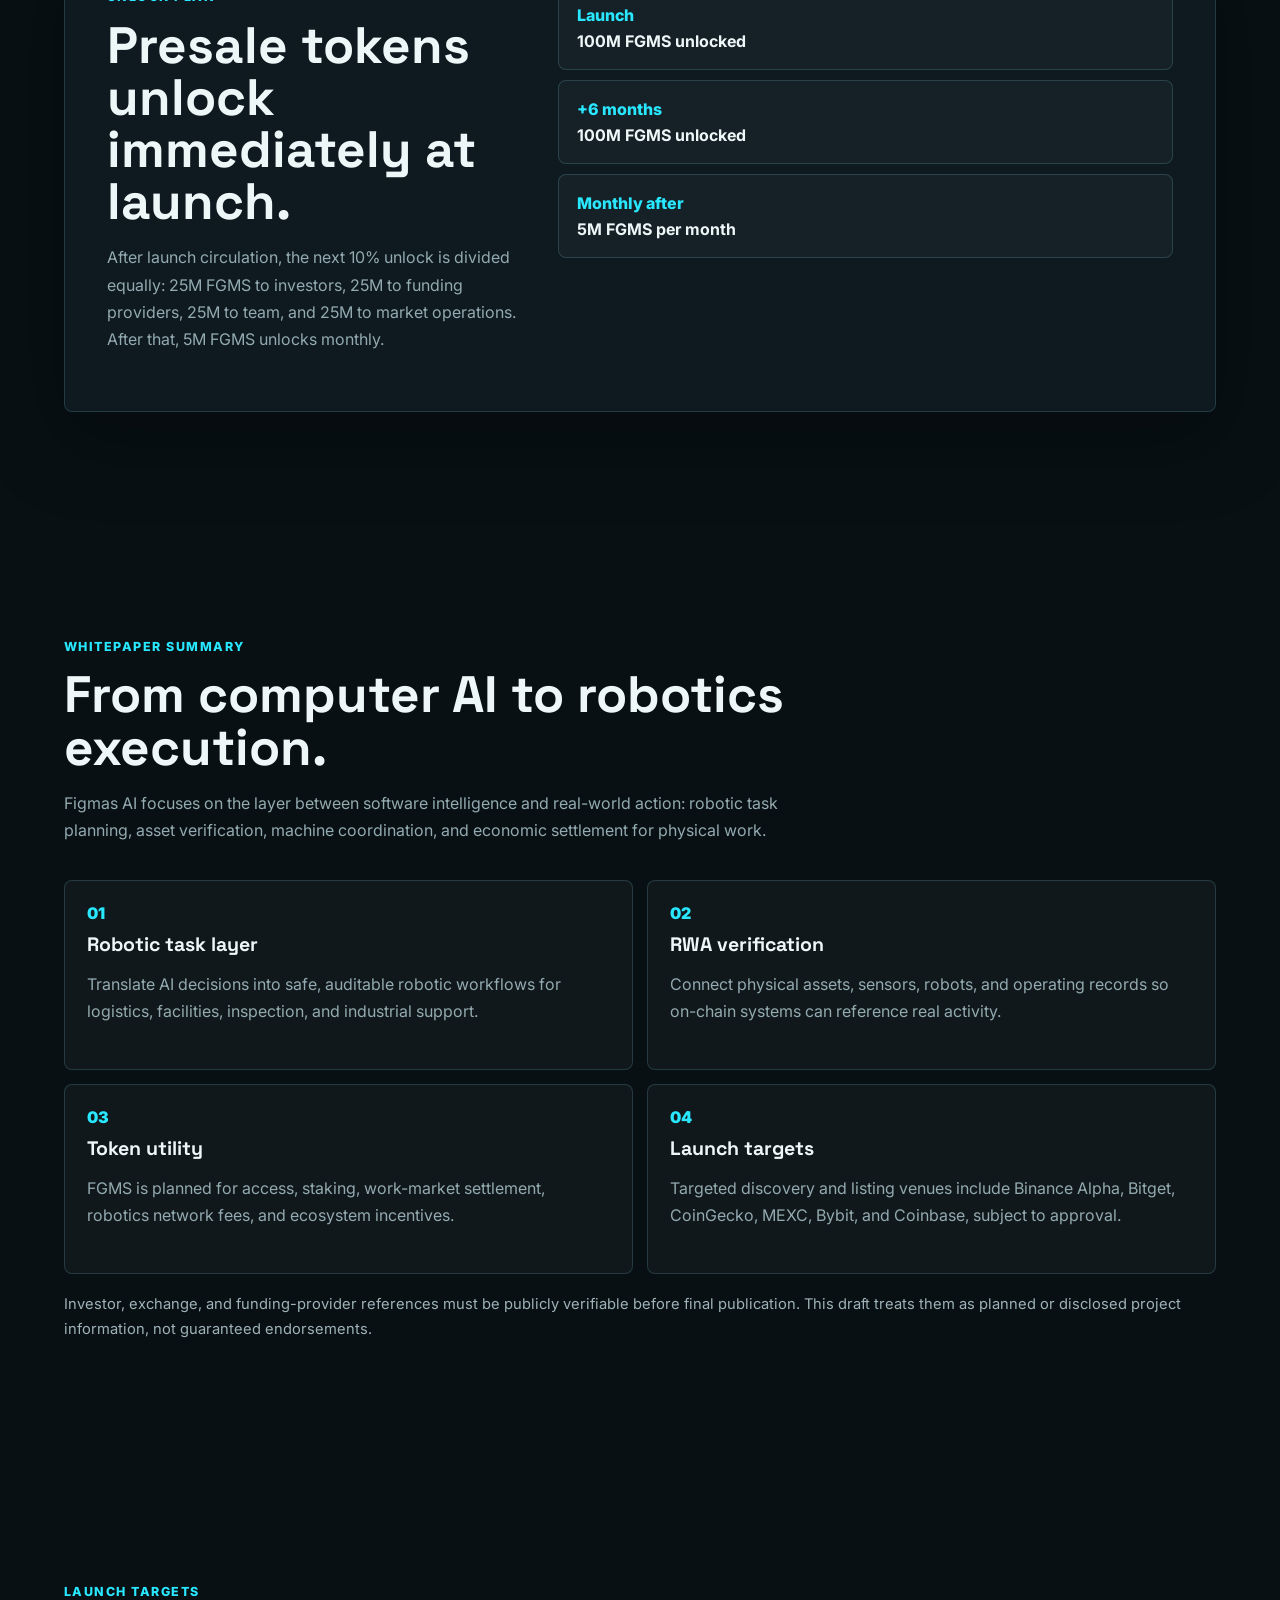
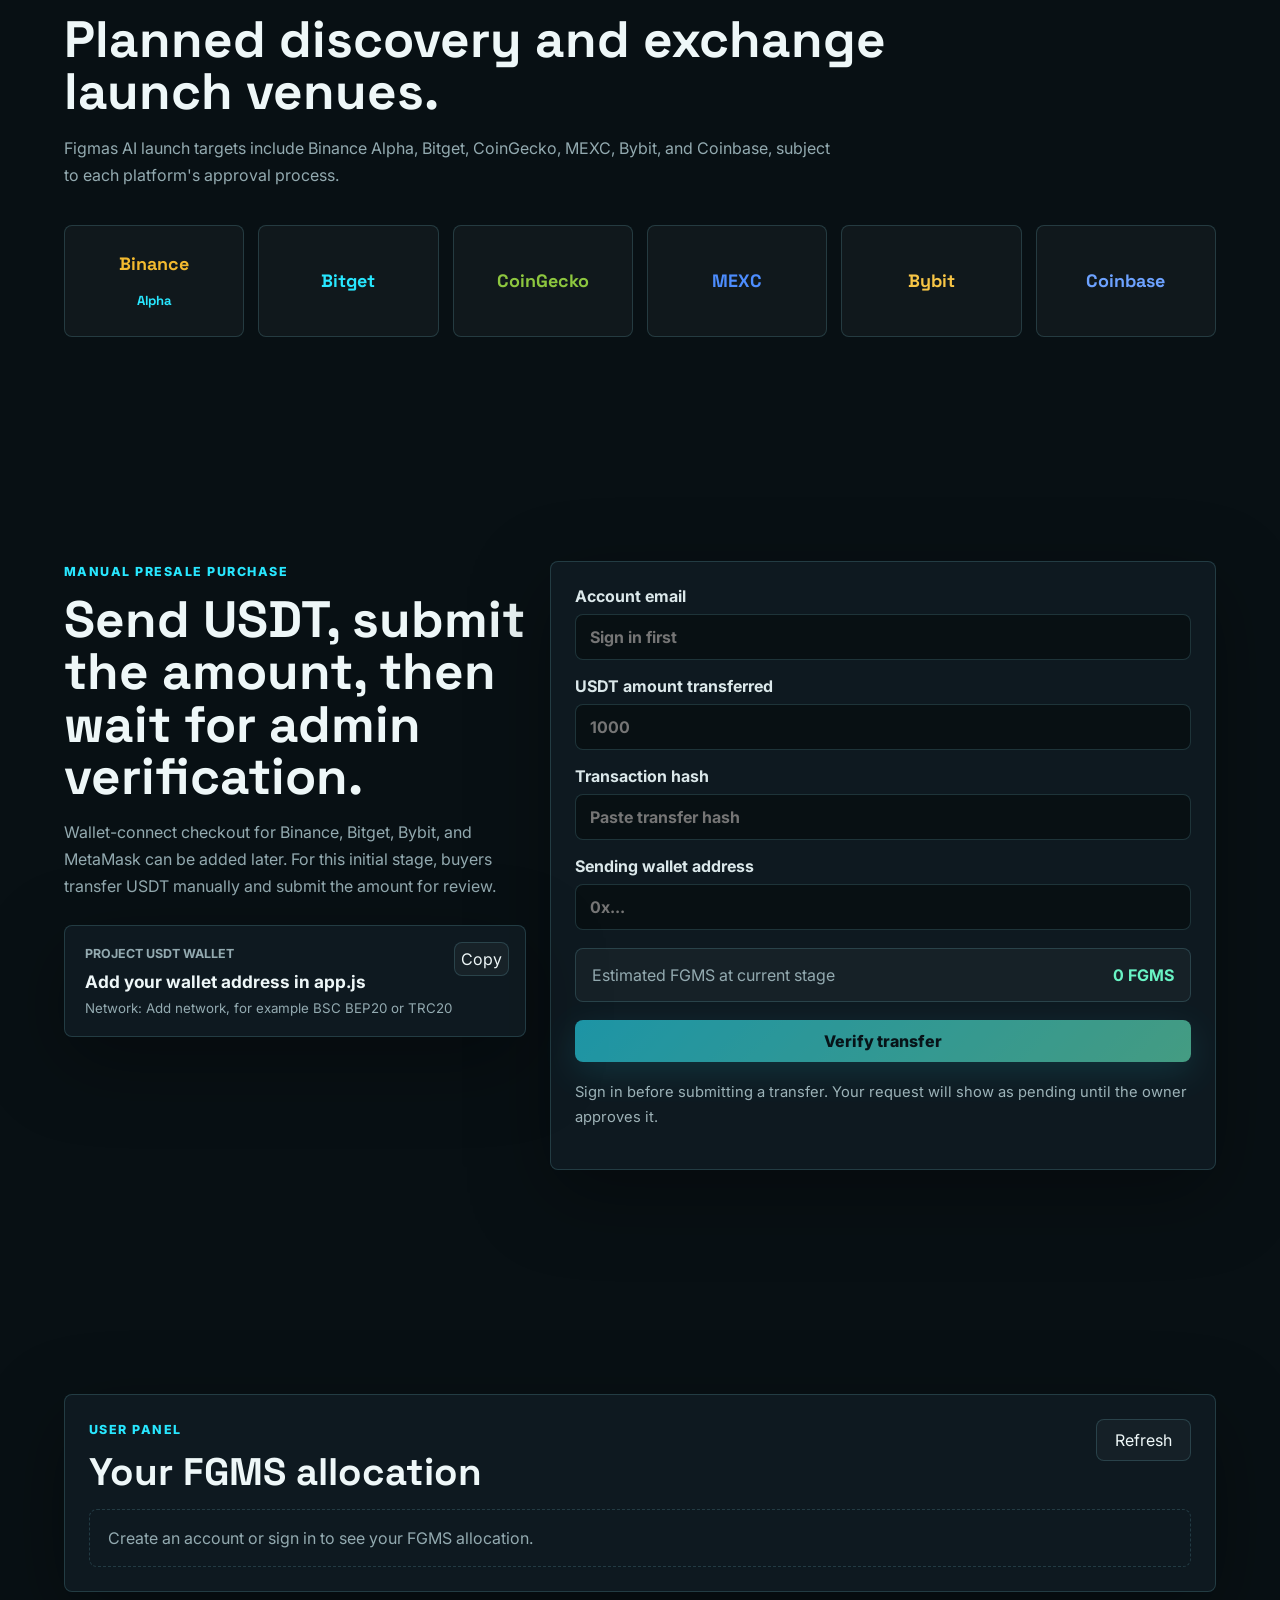
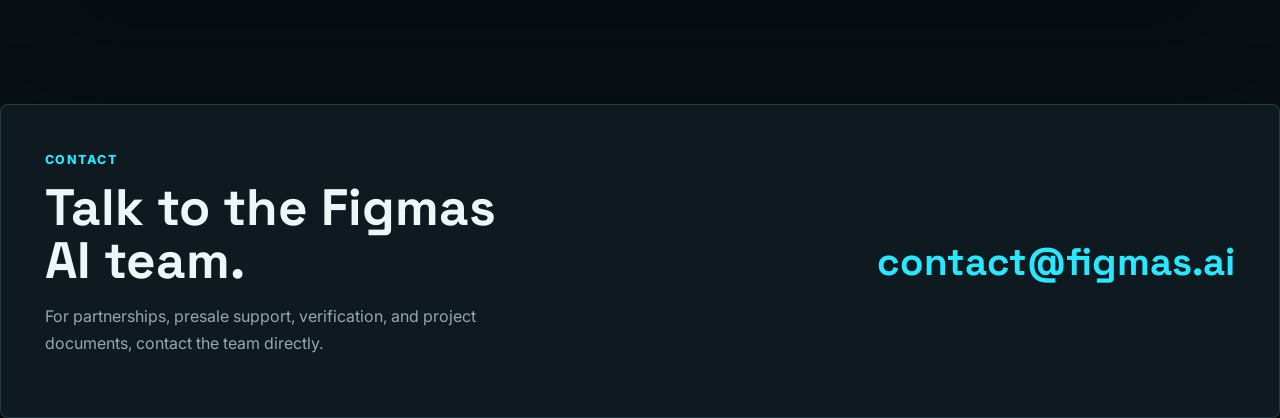
==== commit 8699e007: "Add email verification and separate admin dashboard" ====
--- a/index.html
+++ b/index.html
@@ -29,6 +29,7 @@
         <a href="#buy">Buy</a>
         <a href="#contact">Contact</a>
       </nav>
+      <a class="balance-chip" id="balanceChip" href="#userPanel">0 FGMS</a>
       <button class="ghost-button" id="openAuth">Sign in</button>
     </header>
 
@@ -72,15 +73,15 @@
       <section class="ticker-band" aria-label="Project highlights">
         <div>
           <span>Total supply</span>
-          <strong>1,000,000,000 FGMS</strong>
+          <strong>1B FGMS</strong>
         </div>
         <div>
           <span>Launch circulation</span>
-          <strong>100,000,000 FGMS</strong>
-        </div>
-        <div>
-          <span>Launch date</span>
-          <strong>October 1, 2026</strong>
+          <strong>100M FGMS</strong>
+        </div>
+        <div>
+          <span>Launch liquidity</span>
+          <strong>$100M</strong>
         </div>
         <div>
           <span>Final presale price</span>
@@ -135,8 +136,8 @@
           <h2>Supply designed for launch liquidity and long unlock discipline.</h2>
           <p>
             Total supply is fixed at 1B FGMS. Only 100M FGMS unlocks at launch,
-            including all presale investor tokens. The next major unlock happens
-            six months after launch.
+            including all presale investor tokens. Launch liquidity is planned with
+            a $100M fund allocation, and the next major unlock happens six months after launch.
           </p>
         </div>
         <div class="tokenomics-grid">
@@ -146,19 +147,19 @@
             <p>Fixed maximum FGMS token supply.</p>
           </div>
           <div class="metric-card">
-            <span>Launch unlock</span>
+            <span>Launch circulation</span>
             <strong>100M</strong>
             <p>Initial circulating supply on October 1, 2026.</p>
+          </div>
+          <div class="metric-card">
+            <span>Launch liquidity</span>
+            <strong>$100M</strong>
+            <p>Planned liquidity and market support fund at launch.</p>
           </div>
           <div class="metric-card">
             <span>Six-month unlock</span>
             <strong>100M</strong>
             <p>10% of supply split equally among investors, funding providers, team, and market.</p>
-          </div>
-          <div class="metric-card">
-            <span>Monthly unlock</span>
-            <strong>5M</strong>
-            <p>0.5% of total supply per month after the six-month unlock until full supply is released.</p>
           </div>
         </div>
       </section>
@@ -220,6 +221,25 @@
         </p>
       </section>
 
+      <section class="section exchanges-section">
+        <div class="section-heading">
+          <p class="eyebrow">Launch targets</p>
+          <h2>Planned discovery and exchange launch venues.</h2>
+          <p>
+            Figmas AI launch targets include Binance Alpha, Bitget, CoinGecko, MEXC,
+            Bybit, and Coinbase, subject to each platform's approval process.
+          </p>
+        </div>
+        <div class="exchange-grid" aria-label="Planned exchange logos">
+          <div class="exchange-logo binance"><span>Binance</span><strong>Alpha</strong></div>
+          <div class="exchange-logo bitget"><span>Bitget</span></div>
+          <div class="exchange-logo coingecko"><span>CoinGecko</span></div>
+          <div class="exchange-logo mexc"><span>MEXC</span></div>
+          <div class="exchange-logo bybit"><span>Bybit</span></div>
+          <div class="exchange-logo coinbase"><span>Coinbase</span></div>
+        </div>
+      </section>
+
       <section class="section buy-section" id="buy">
         <div>
           <p class="eyebrow">Manual presale purchase</p>
@@ -274,21 +294,6 @@
           </div>
           <div id="userSummary" class="empty-state">Sign in or submit a purchase to see allocations.</div>
         </div>
-
-        <div class="panel" id="admin">
-          <div class="panel-head">
-            <div>
-              <p class="eyebrow">Owner dashboard</p>
-              <h2>Approve manual transfers</h2>
-            </div>
-            <button class="ghost-button" id="unlockAdmin" type="button">Unlock</button>
-          </div>
-          <div id="adminGate" class="admin-gate">
-            <input id="adminCode" type="password" placeholder="Owner passcode" />
-            <small>Passcode is checked on the server through the Cloudflare ADMIN_PASSCODE variable.</small>
-          </div>
-          <div id="adminList" class="request-list locked">Owner dashboard locked.</div>
-        </div>
       </section>
 
       <section class="section contact-section" id="contact">
--- a/styles.css
+++ b/styles.css
@@ -93,7 +93,8 @@
 
 .ghost-button,
 .secondary-button,
-.primary-button {
+.primary-button,
+.balance-chip {
   display: inline-flex;
   align-items: center;
   justify-content: center;
@@ -105,9 +106,16 @@
 }
 
 .ghost-button,
-.secondary-button {
+.secondary-button,
+.balance-chip {
   color: var(--text);
   background: rgba(255, 255, 255, 0.03);
+}
+
+.balance-chip {
+  color: var(--mint);
+  font-weight: 800;
+  white-space: nowrap;
 }
 
 .primary-button {
@@ -459,7 +467,8 @@
 }
 
 .tokenomics-grid,
-.whitepaper-grid {
+.whitepaper-grid,
+.exchange-grid {
   display: grid;
   grid-template-columns: repeat(2, minmax(0, 1fr));
   gap: 14px;
@@ -512,6 +521,43 @@
 .whitepaper-grid article span {
   color: var(--cyan);
   font-weight: 900;
+}
+
+.exchange-grid {
+  grid-template-columns: repeat(6, minmax(120px, 1fr));
+}
+
+.exchange-logo {
+  display: grid;
+  place-items: center;
+  min-height: 112px;
+  padding: 18px;
+  border: 1px solid var(--line);
+  border-radius: var(--radius);
+  background: rgba(255, 255, 255, 0.035);
+  text-align: center;
+  font-family: "Space Grotesk", Inter, sans-serif;
+  font-weight: 800;
+}
+
+.exchange-logo span {
+  font-size: 1.12rem;
+}
+
+.exchange-logo strong {
+  color: var(--cyan);
+  font-size: 0.82rem;
+}
+
+.binance { color: #f3ba2f; }
+.bitget { color: #28e7ff; }
+.coingecko { color: #8dc63f; }
+.mexc { color: #4d8dff; }
+.bybit { color: #f7c546; }
+.coinbase { color: #6da2ff; }
+
+.dashboard-section {
+  grid-template-columns: 1fr;
 }
 
 .compliance-note,
@@ -821,7 +867,8 @@
   }
 
   .tokenomics-grid,
-  .whitepaper-grid {
+  .whitepaper-grid,
+  .exchange-grid {
     grid-template-columns: 1fr;
   }
 
